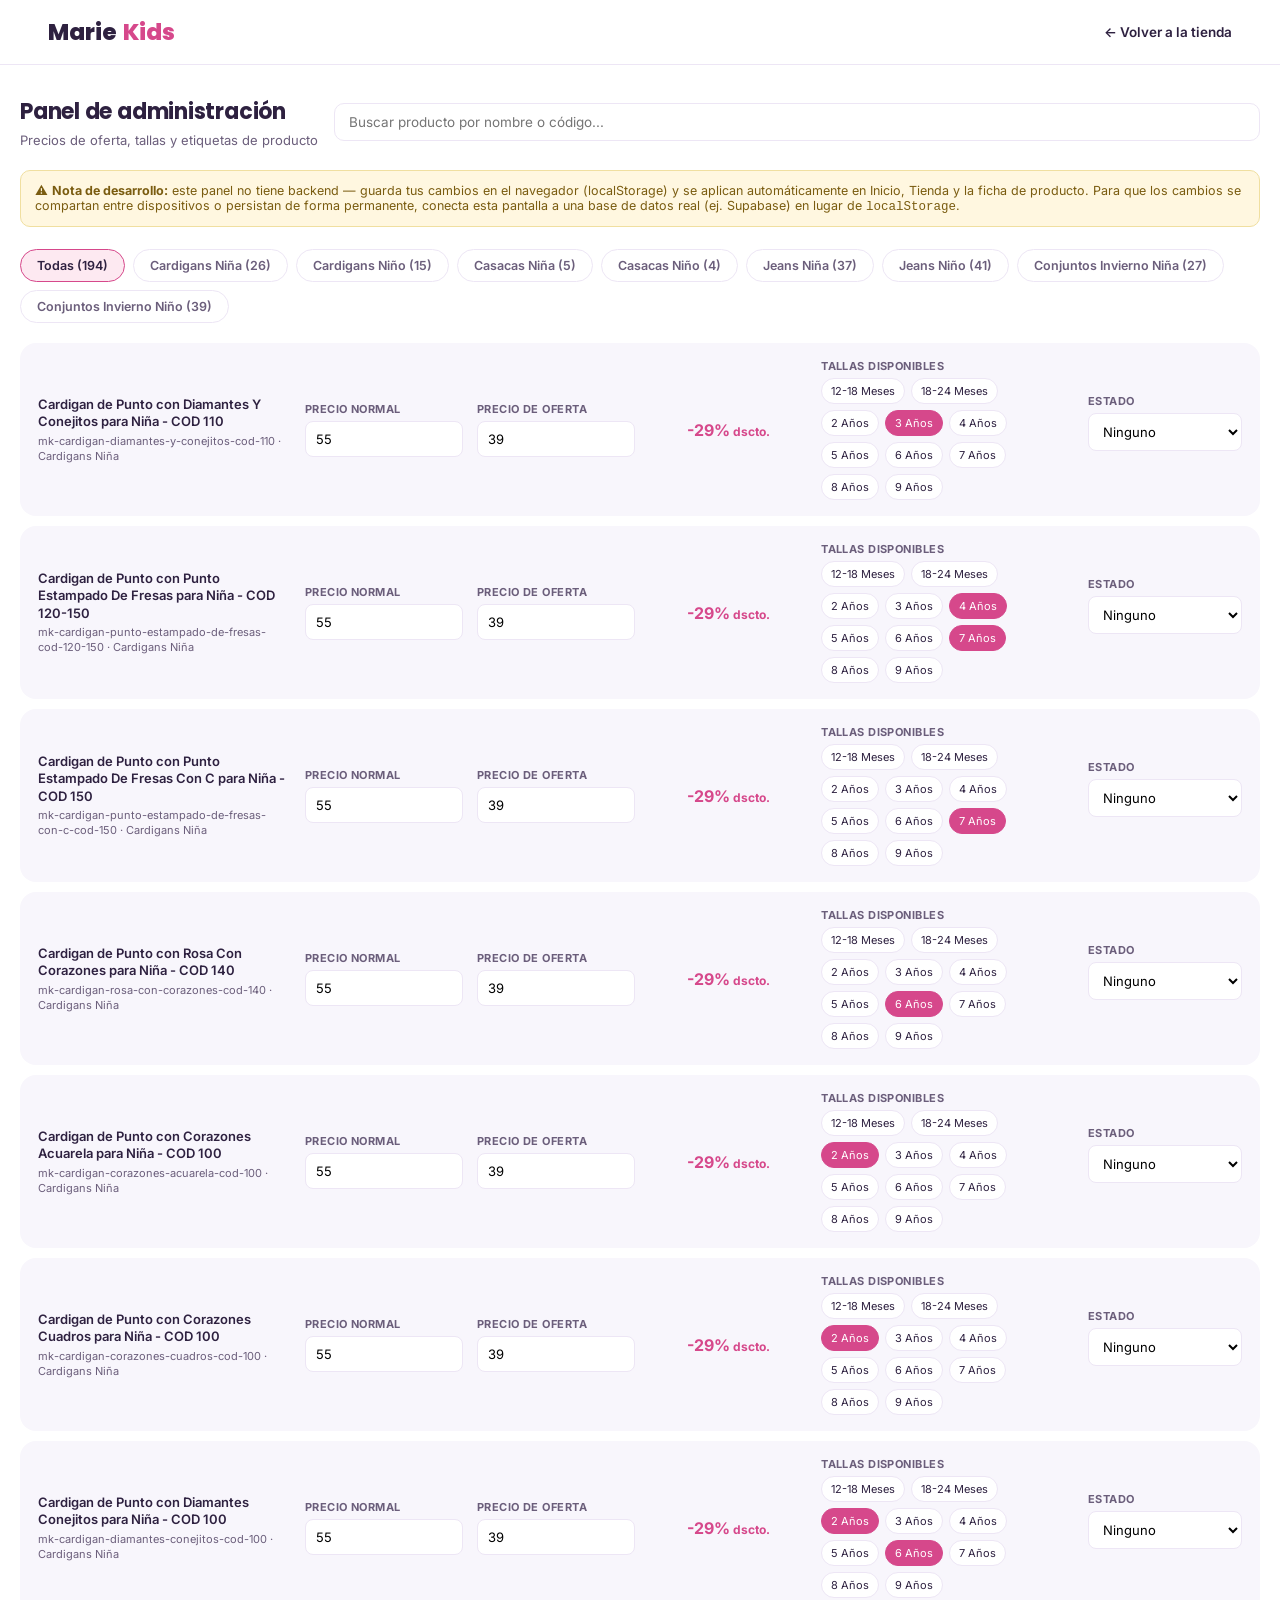
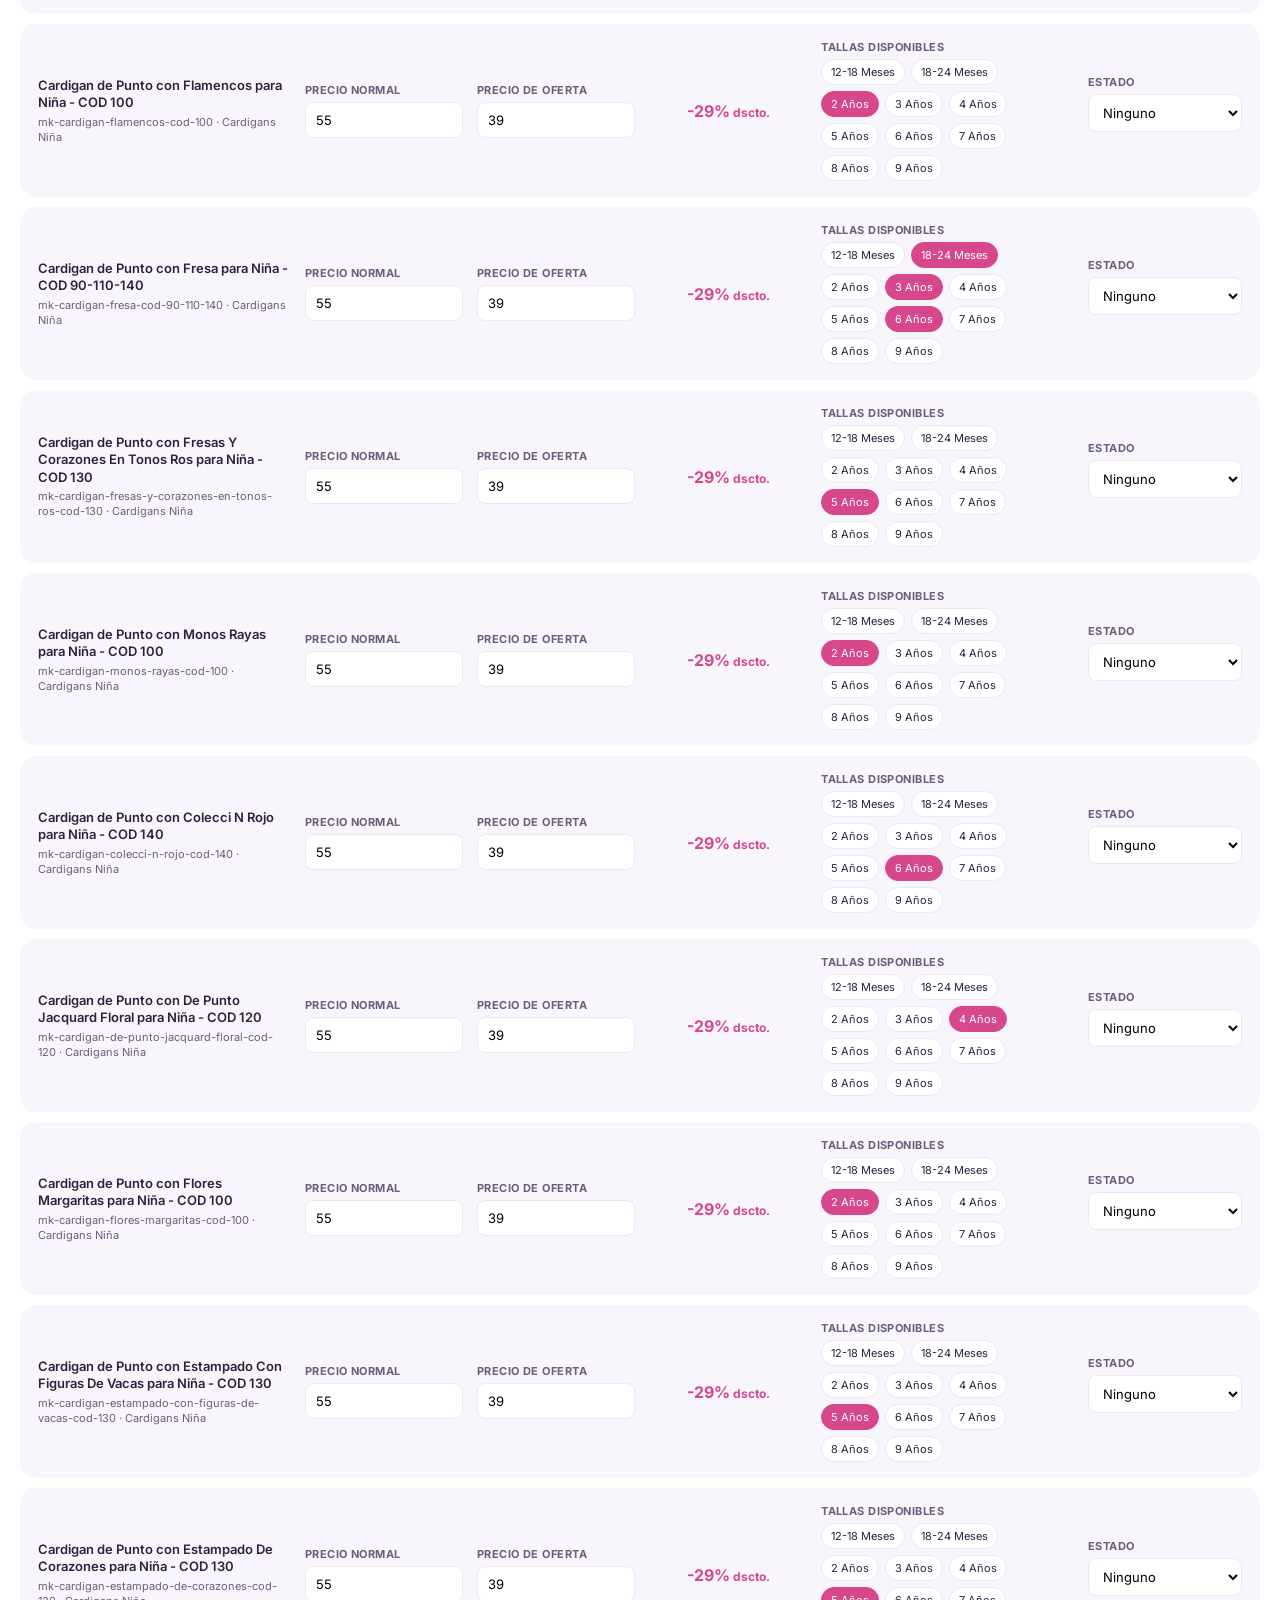
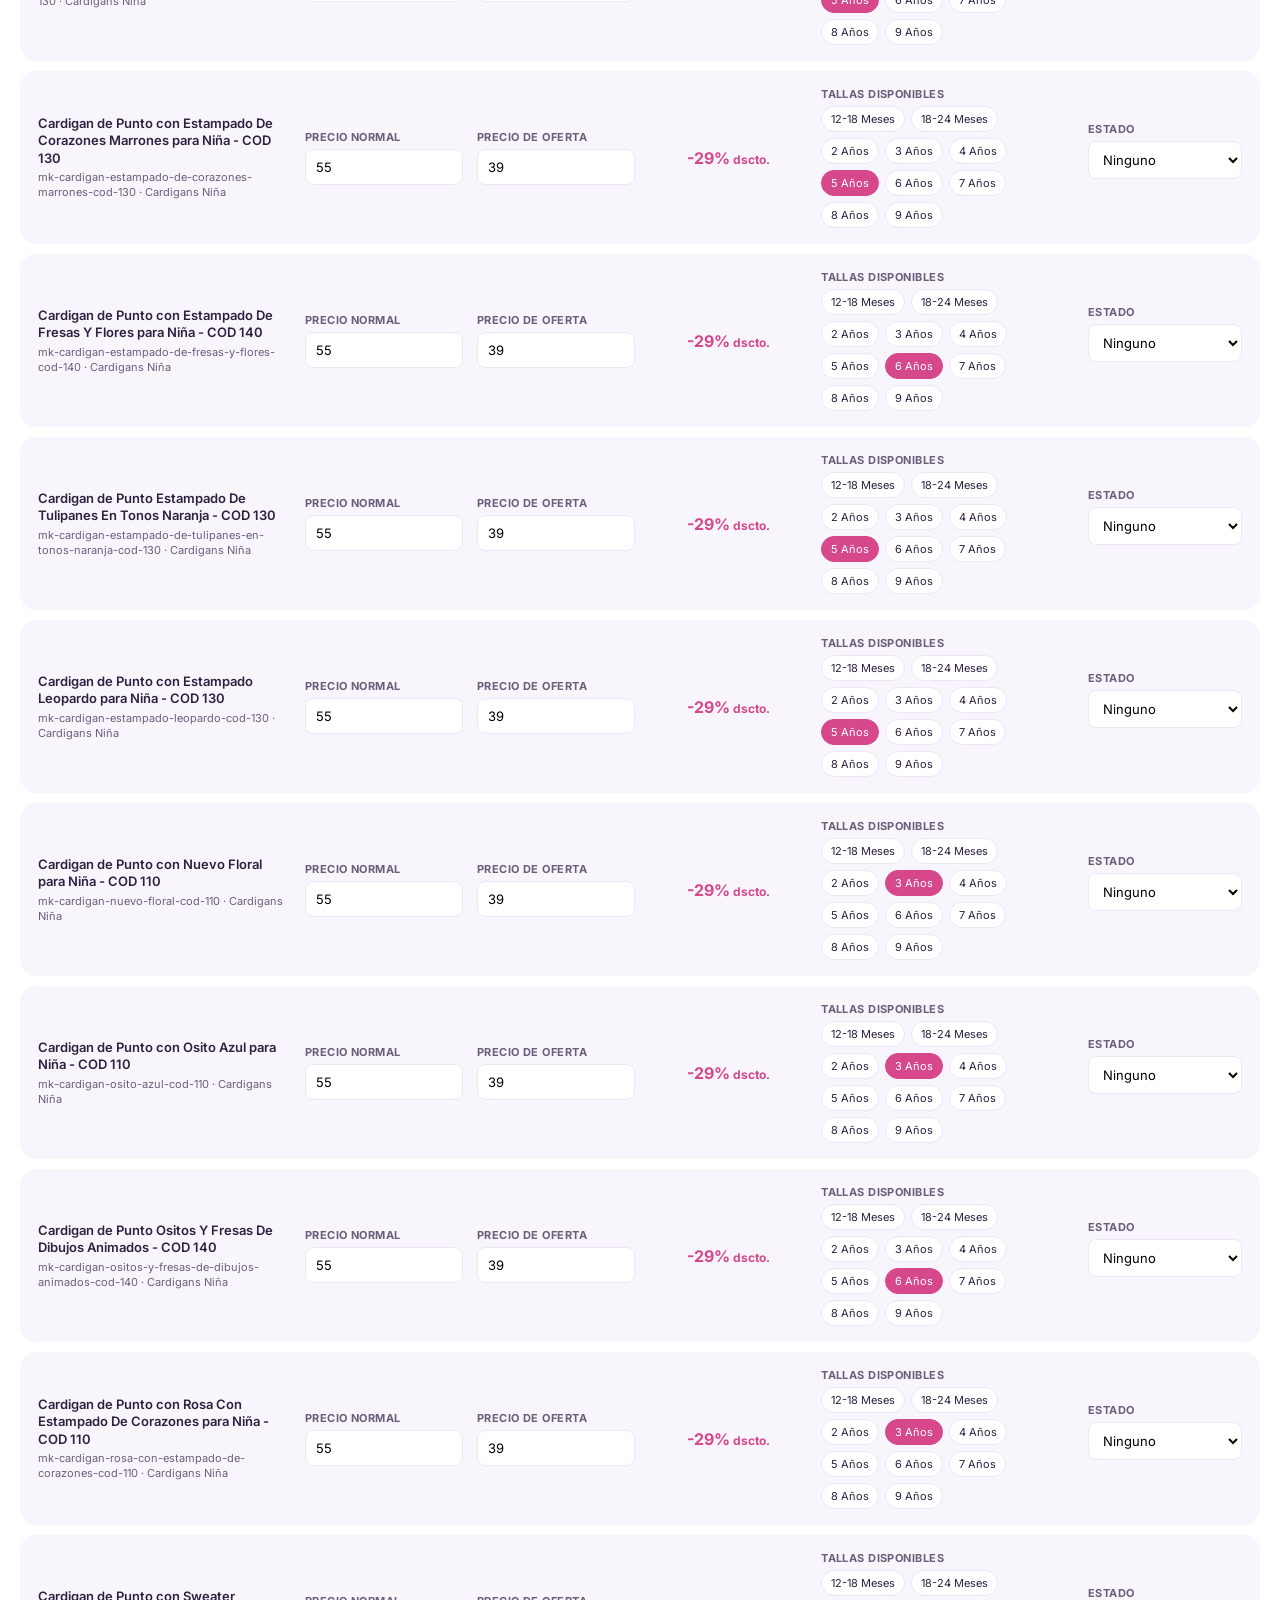
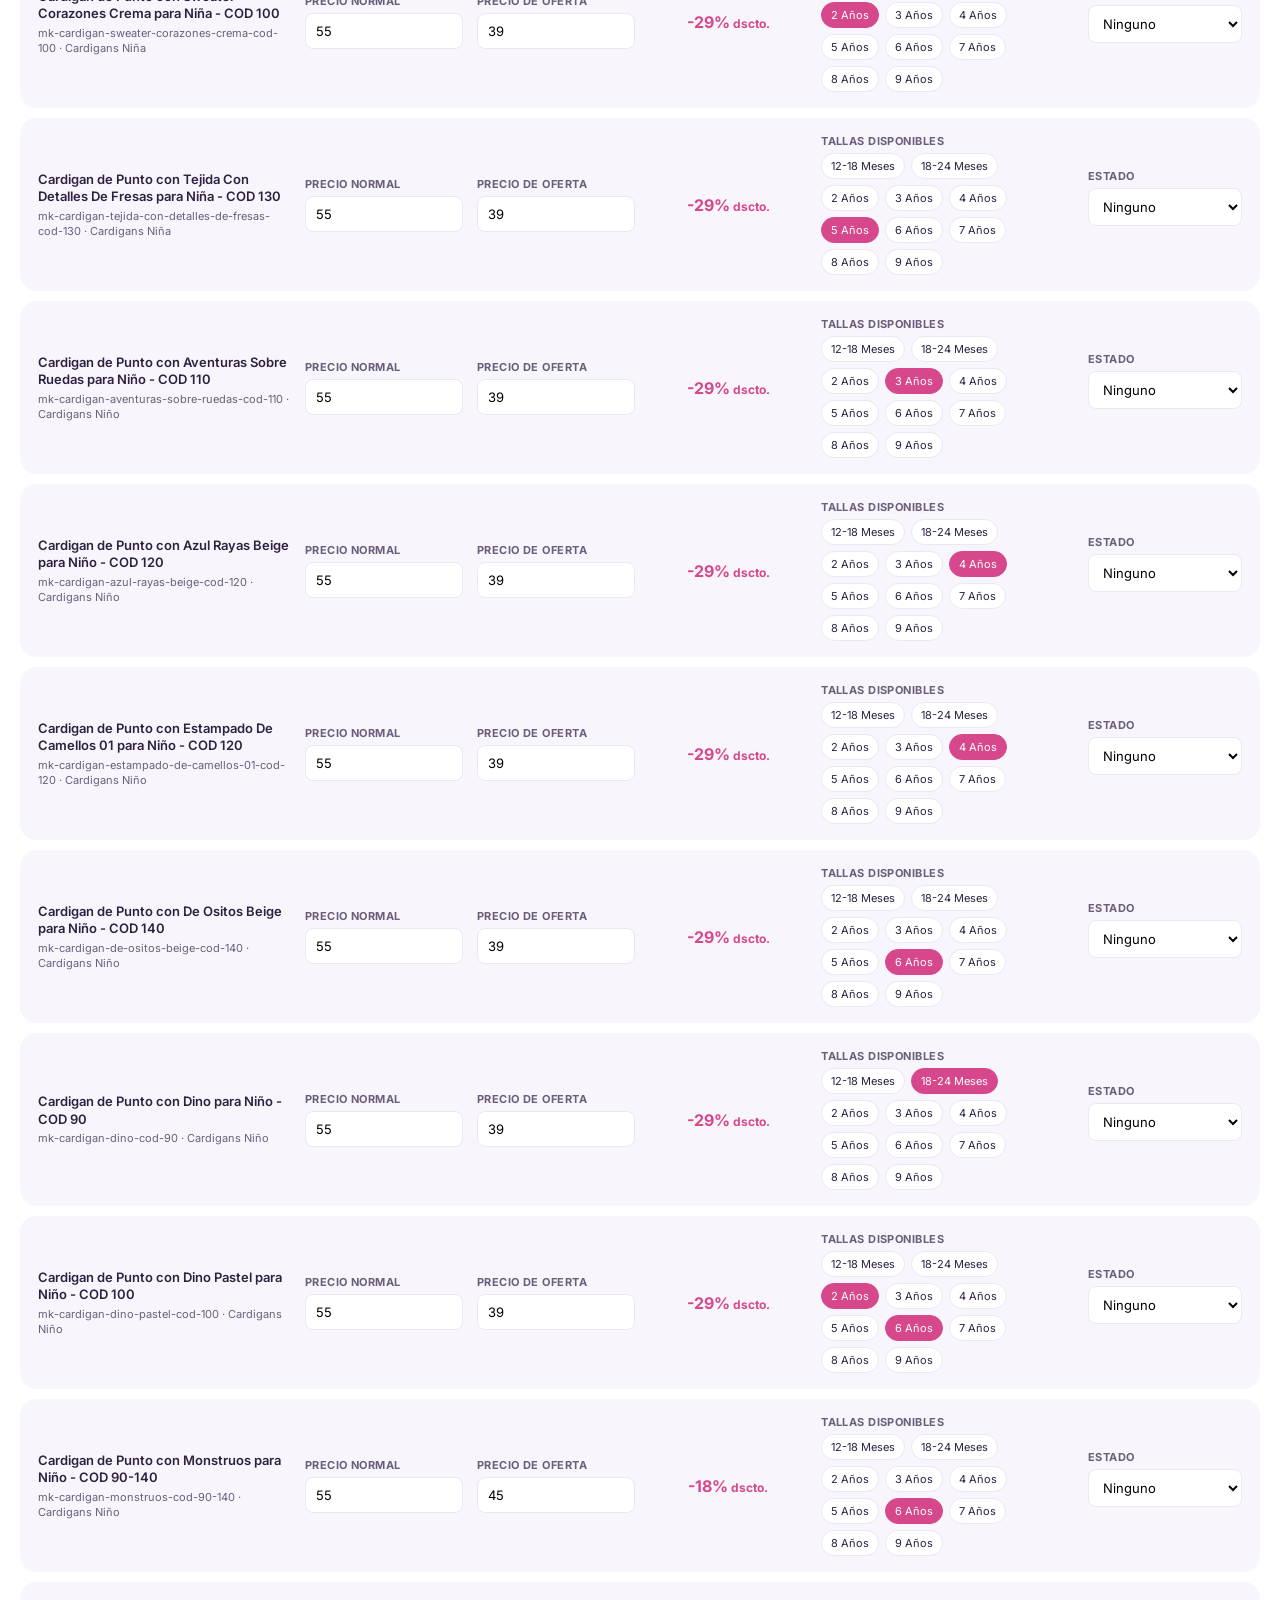
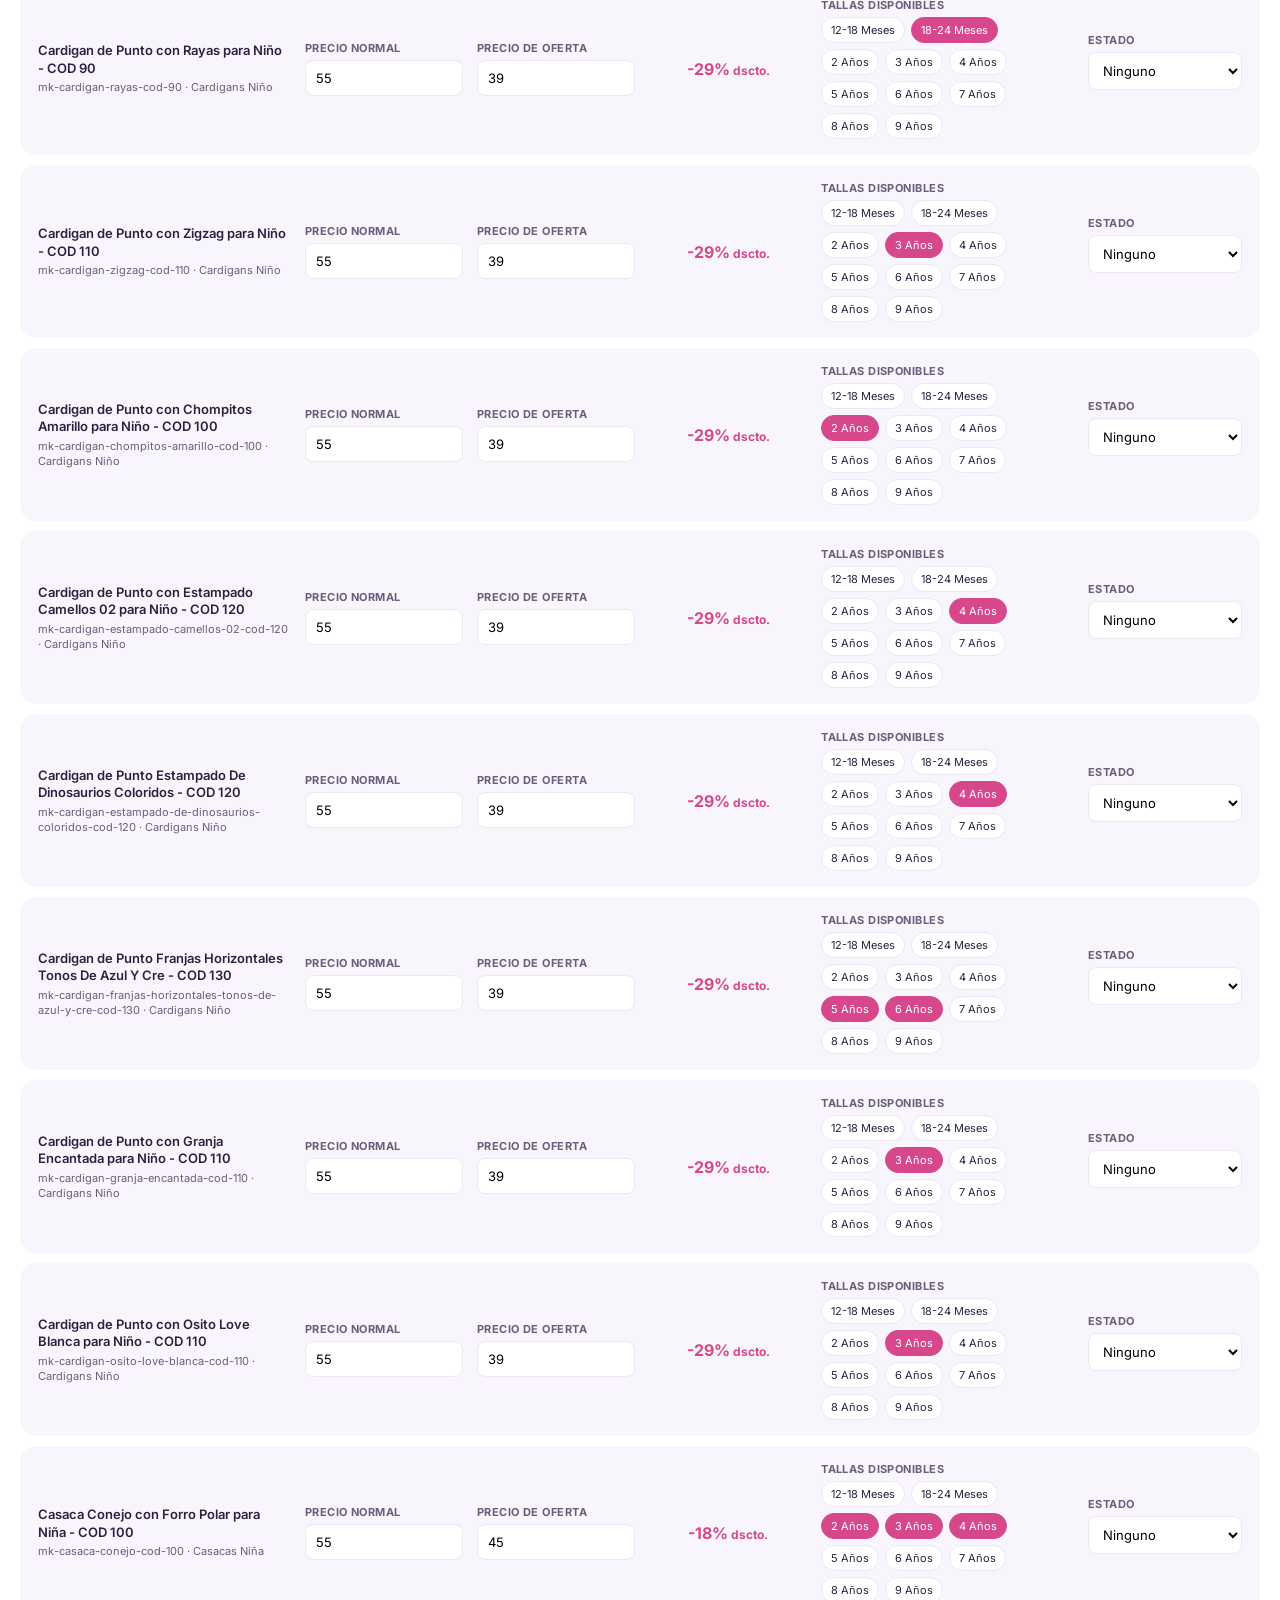
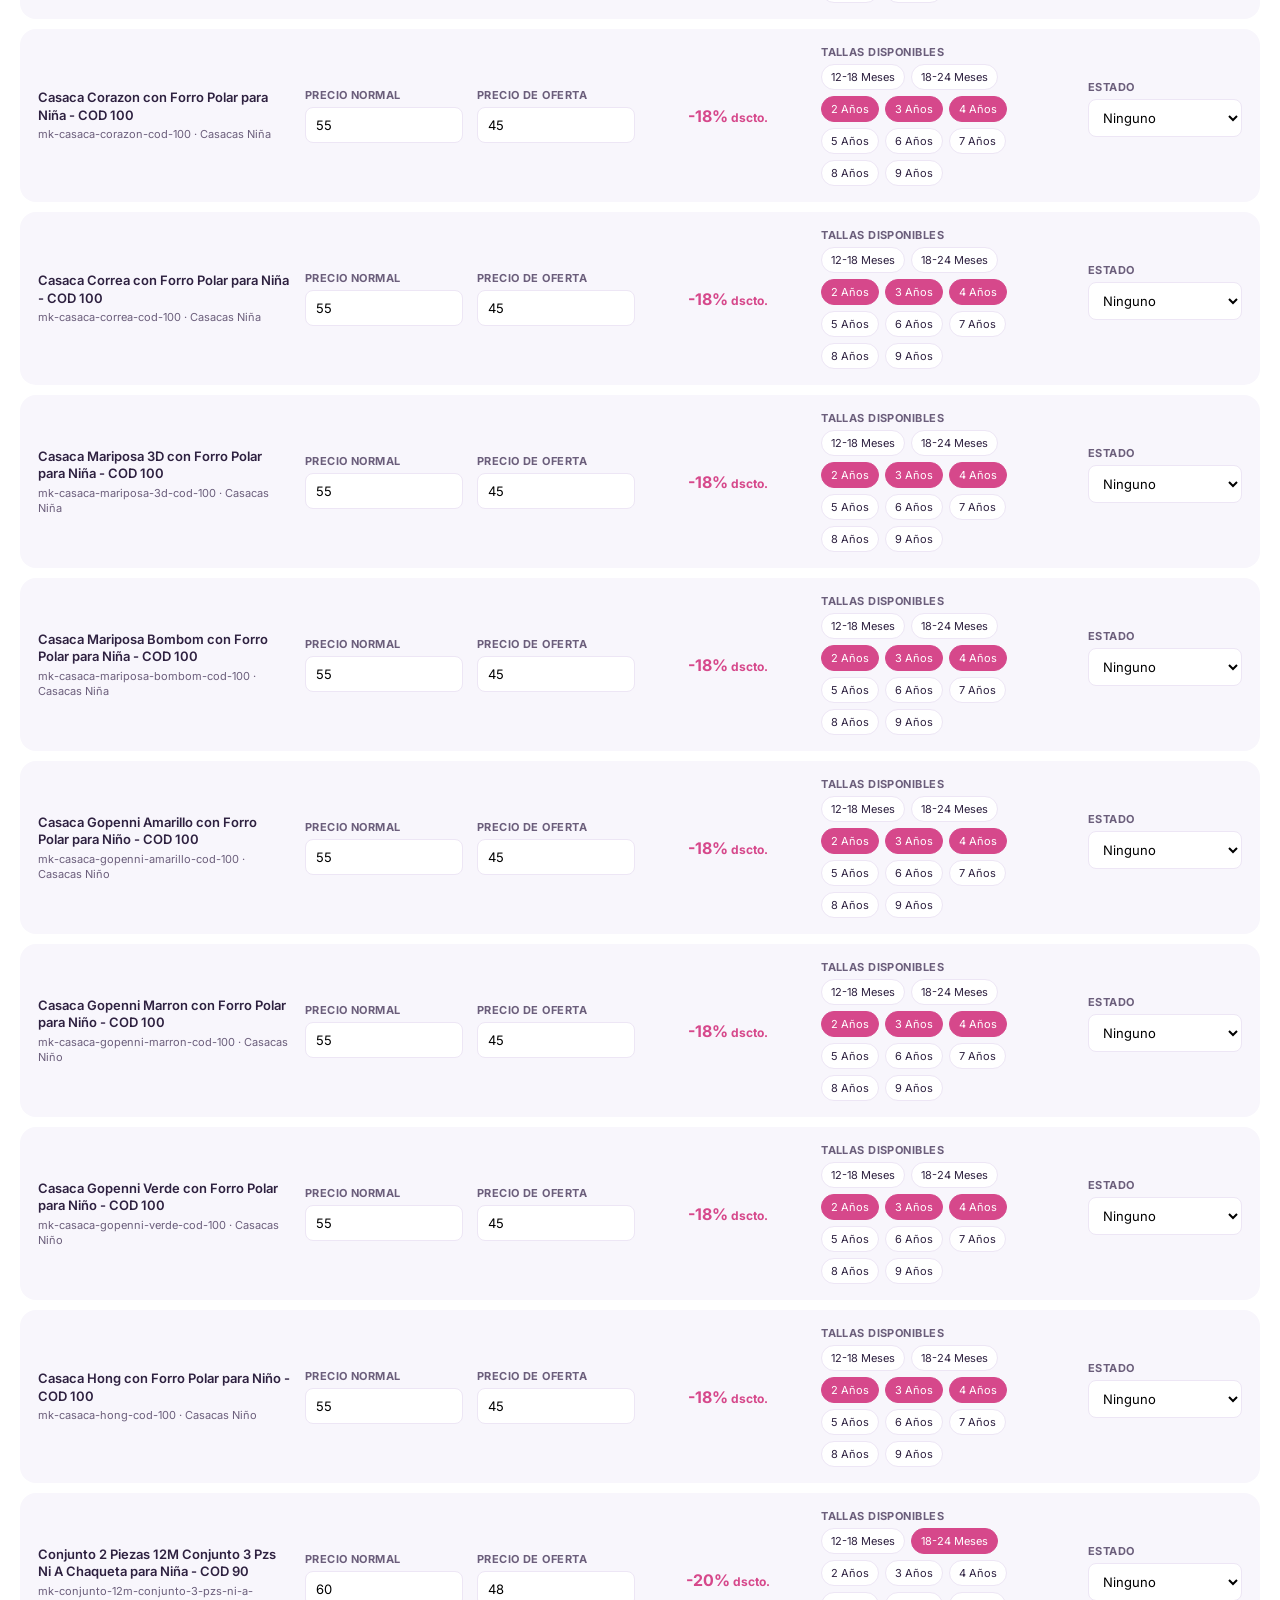
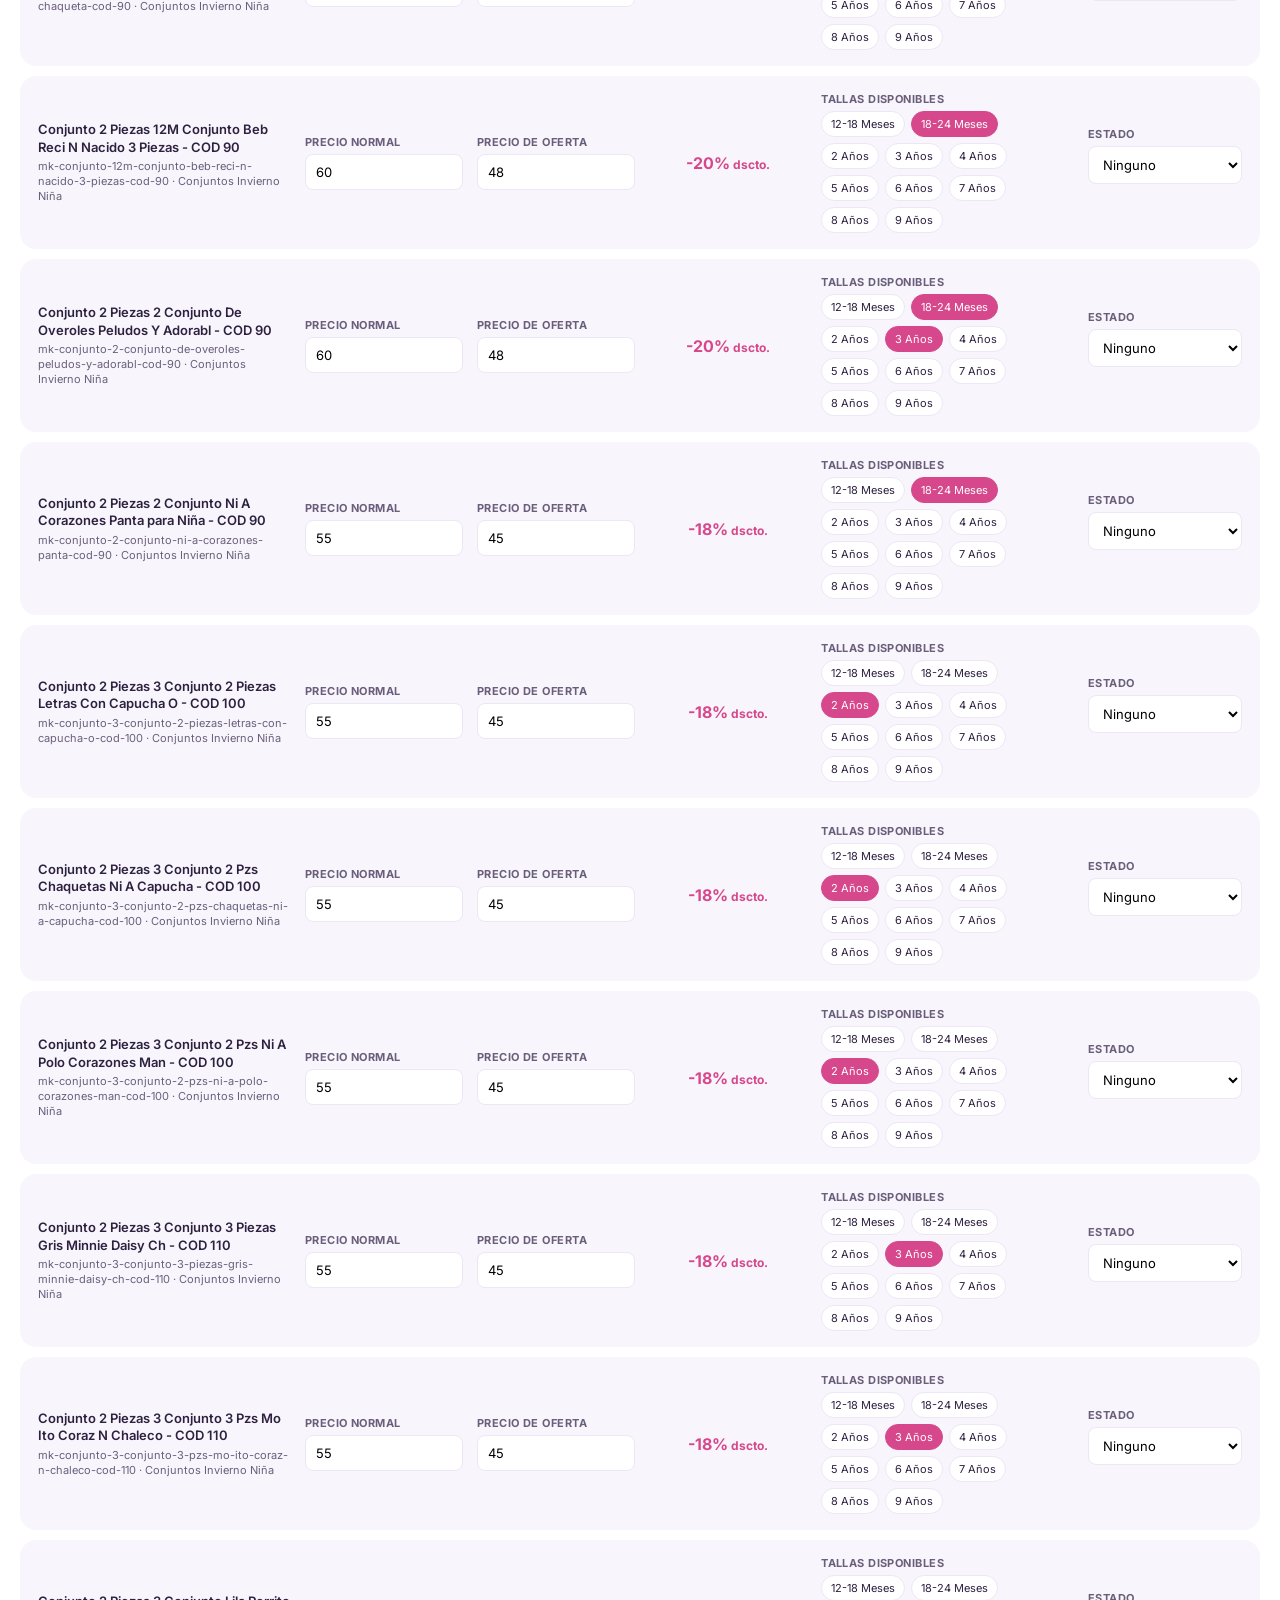
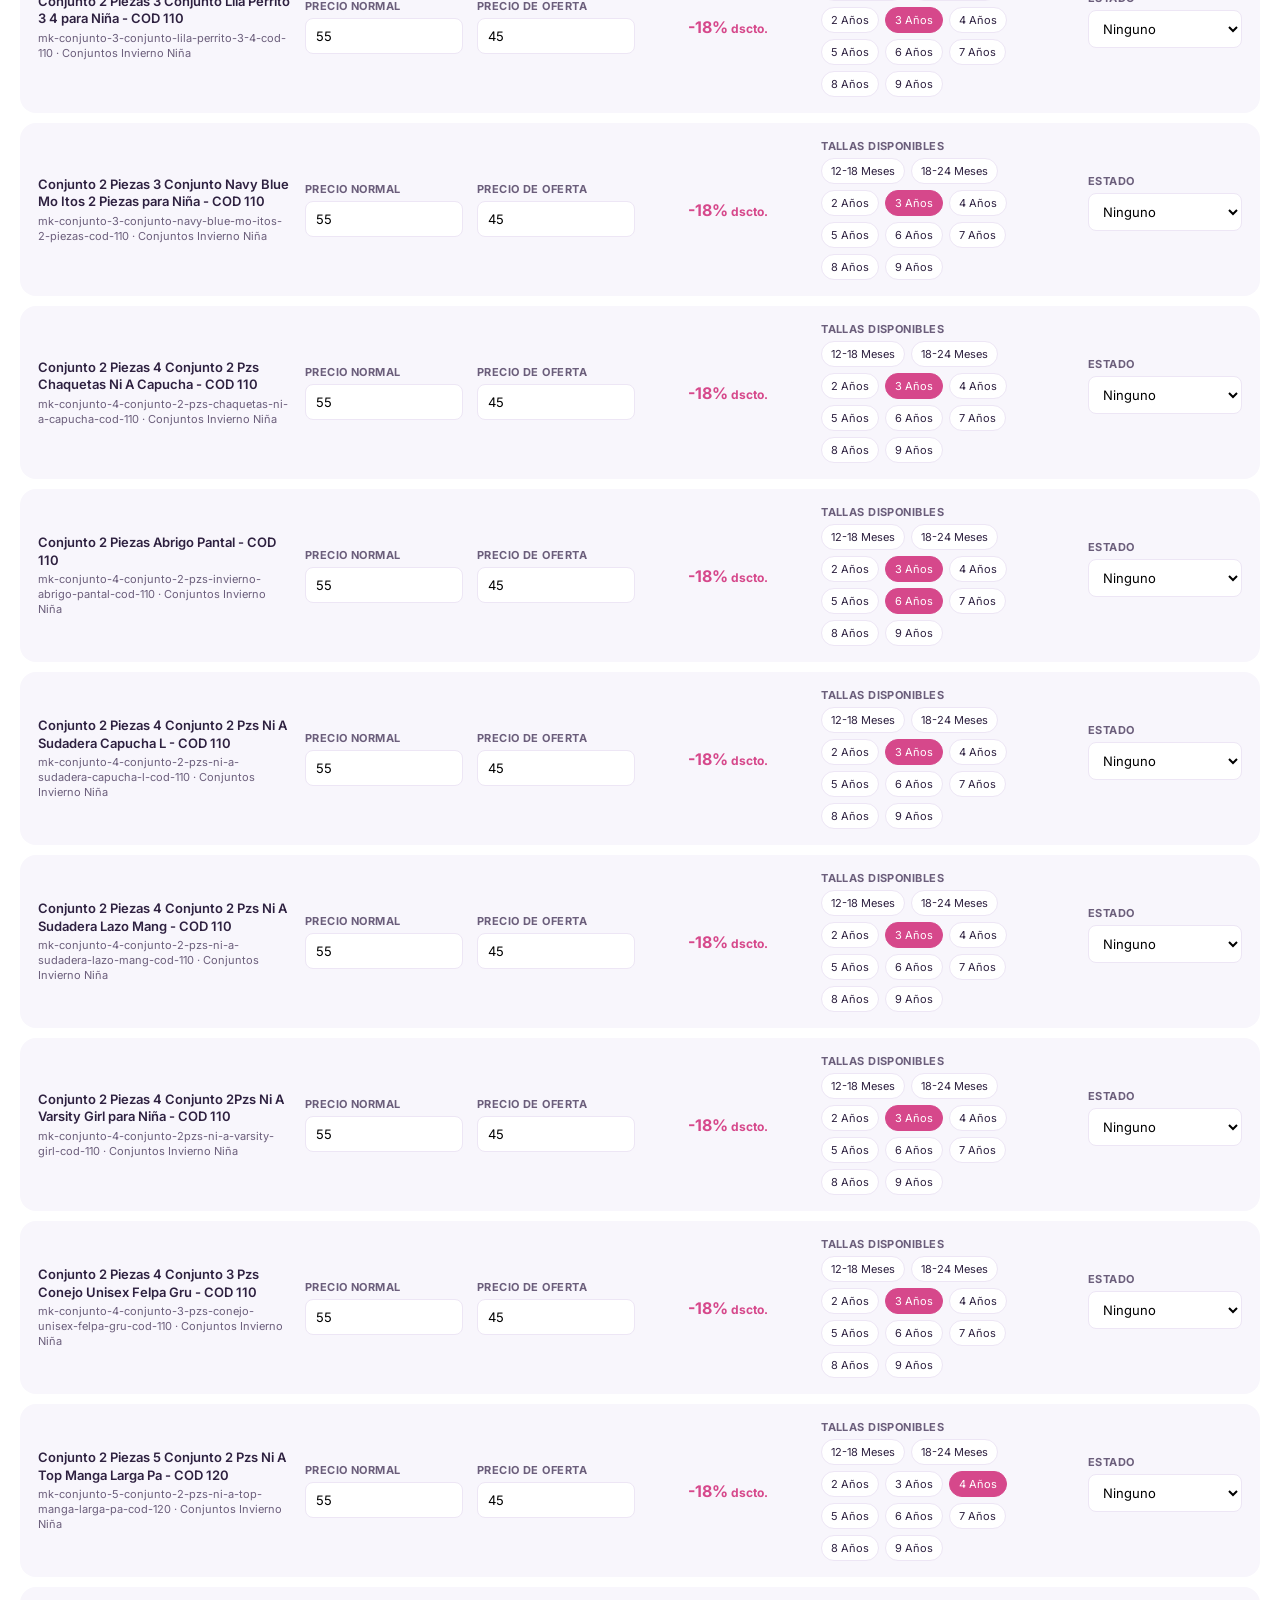
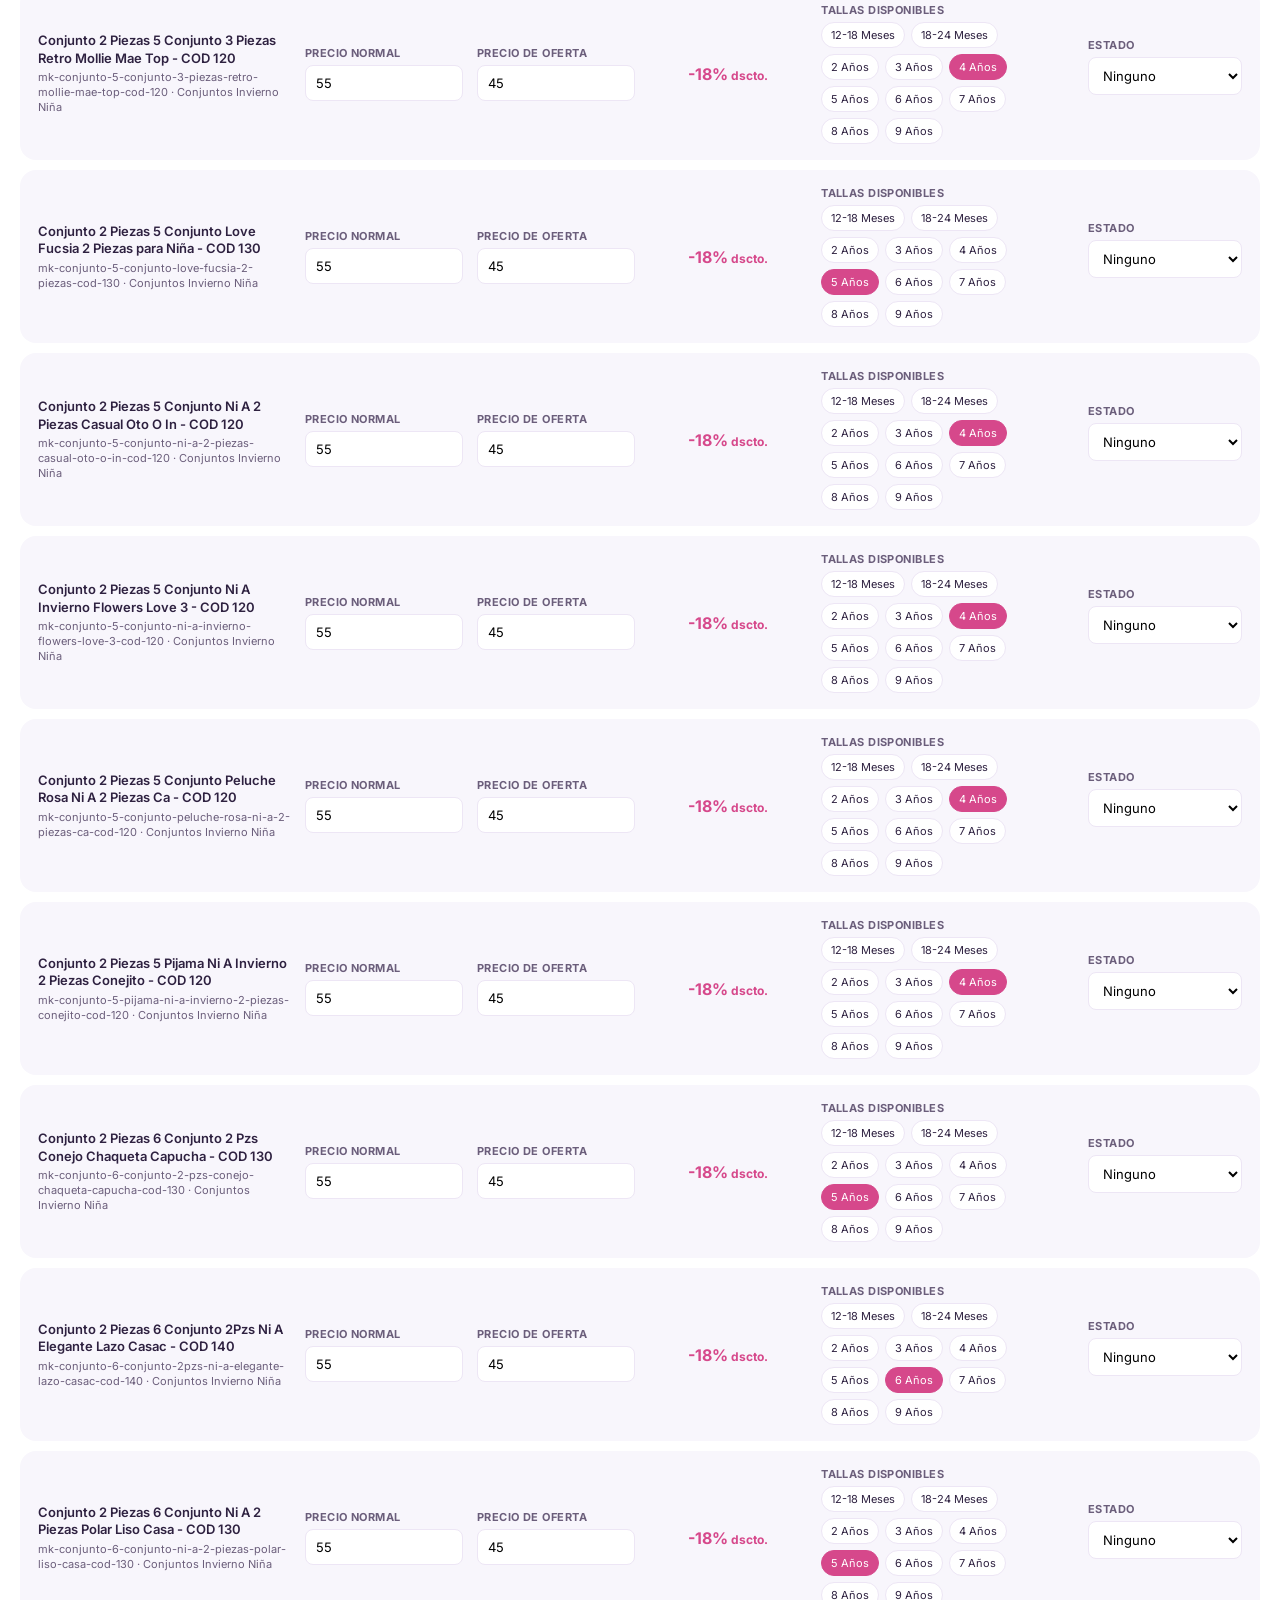
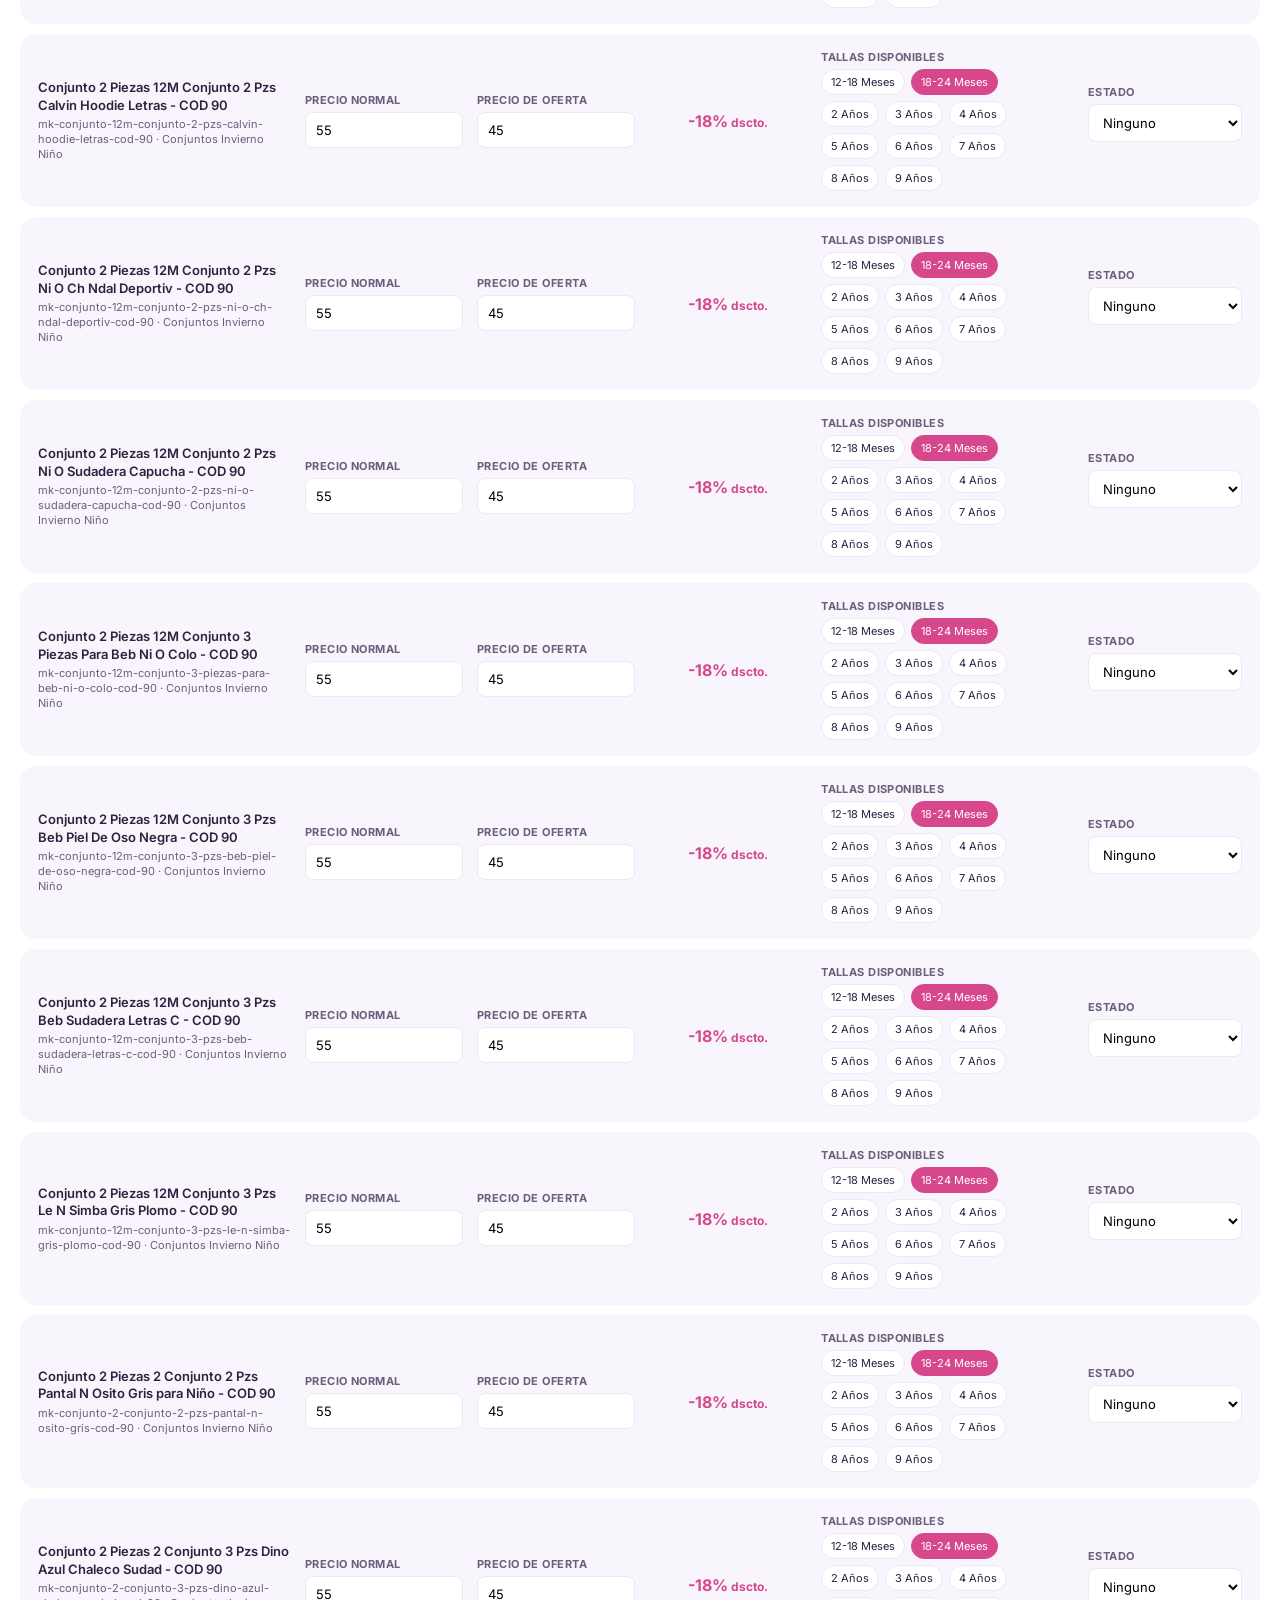
==== admin.html @ c178dd8e "cambios en tienda" ====
<!DOCTYPE html>
<html lang="es">
<head>
<meta charset="UTF-8">
<meta name="viewport" content="width=device-width, initial-scale=1.0">
<title>Panel de administración · Marie Kids</title>
<meta name="robots" content="noindex">
<link rel="preconnect" href="https://fonts.googleapis.com">
<link rel="preconnect" href="https://fonts.gstatic.com" crossorigin>
<link href="https://fonts.googleapis.com/css2?family=Poppins:wght@500;600;700;800&family=Inter:wght@400;500;600&display=swap" rel="stylesheet">
<link rel="stylesheet" href="css/styles.css">
<style>
  .admin-wrap{ padding:30px 0 80px; }
  .admin-head{ display:flex; align-items:center; justify-content:space-between; gap:16px; margin-bottom:22px; flex-wrap:wrap; }
  .admin-head h2{ font-size:22px; }
  .admin-note{ background:#FFF7E0; border:1px solid #F0DFA0; border-radius:10px; padding:12px 14px; font-size:12.5px; color:#7A5C10; margin-bottom:22px; }
  .admin-tabs{ display:flex; gap:8px; flex-wrap:wrap; margin-bottom:20px; }
  .admin-tab{ border:1.5px solid var(--line); background:#fff; border-radius:999px; padding:8px 16px; font-size:12.5px; font-weight:600; cursor:pointer; color:var(--ink-soft); }
  .admin-tab.active{ border-color:var(--berry); background:var(--pink-soft); color:var(--ink); }
  .admin-table{ display:flex; flex-direction:column; gap:10px; }
  .admin-row{ background:var(--mist); border-radius:16px; padding:16px 18px; display:grid; grid-template-columns:1.6fr 1fr 1fr 1fr 1.6fr auto; gap:14px; align-items:center; }
  .admin-row .name{ font-size:13px; font-weight:600; line-height:1.35; }
  .admin-row .name small{ display:block; font-weight:400; color:var(--ink-soft); font-size:11px; margin-top:3px; }
  .admin-field label{ font-size:11px; font-weight:700; text-transform:uppercase; letter-spacing:.04em; color:var(--ink-soft); display:block; margin-bottom:5px; }
  .admin-field input, .admin-field select{ width:100%; padding:9px 10px; border:1px solid var(--line); border-radius:8px; font-family:inherit; font-size:13px; background:#fff; }
  .admin-sizes{ display:flex; flex-wrap:wrap; gap:6px; max-width:230px; }
  .admin-size-chip{ font-size:11px; padding:5px 9px; border-radius:999px; border:1.5px solid var(--line); background:#fff; cursor:pointer; user-select:none; }
  .admin-size-chip.on{ border-color:var(--berry); background:var(--berry); color:#fff; }
  .admin-discount{ font-size:12px; font-weight:700; color:var(--berry); text-align:center; }
  .admin-discount .pct{ font-size:16px; }
  .admin-save-state{ font-size:11px; color:#3aa16a; opacity:0; transition:opacity .25s; text-align:center; }
  .admin-save-state.show{ opacity:1; }
  .admin-empty{ text-align:center; padding:60px 0; color:var(--ink-soft); }
  .admin-search{ flex:1; min-width:200px; }
  .admin-search input{ width:100%; padding:10px 14px; border:1px solid var(--line); border-radius:10px; font-family:inherit; font-size:13.5px; }
  @media (max-width: 980px){
    .admin-row{ grid-template-columns:1fr 1fr; }
    .admin-row .name{ grid-column:1 / -1; }
    .admin-sizes{ max-width:none; grid-column:1 / -1; }
  }
</style>
</head>
<body>

  <header class="site">
    <nav class="main">
      <a href="index.html" class="logo" style="text-decoration:none">Marie<span>Kids</span></a>
      <div class="nav-actions"><a href="tienda.html" style="font-size:13.5px;font-weight:600;">← Volver a la tienda</a></div>
    </nav>
  </header>

  <div class="wrap admin-wrap">
    <div class="admin-head">
      <div>
        <h2>Panel de administración</h2>
        <p style="font-size:13px;color:var(--ink-soft);margin-top:4px;">Precios de oferta, tallas y etiquetas de producto</p>
      </div>
      <div class="admin-search">
        <input id="adminSearch" type="text" placeholder="Buscar producto por nombre o código...">
      </div>
    </div>

    <div class="admin-note">
      ⚠️ <b>Nota de desarrollo:</b> este panel no tiene backend — guarda tus cambios en el navegador (localStorage) y se aplican automáticamente en Inicio, Tienda y la ficha de producto. Para que los cambios se compartan entre dispositivos o persistan de forma permanente, conecta esta pantalla a una base de datos real (ej. Supabase) en lugar de <code>localStorage</code>.
    </div>

    <div class="admin-tabs" id="adminTabs"></div>

    <div class="admin-table" id="adminTable"></div>
    <div class="admin-empty" id="adminEmpty" style="display:none;">No se encontraron productos con ese criterio.</div>
  </div>

  <script src="js/data.js"></script>
  <script src="js/admin.js"></script>
</body>
</html>
---- css/styles.css ----
/* ============================================================
   MARIE KIDS — DESIGN SYSTEM
   ============================================================ */
:root {
  --pink: #f8c8dc;
  --pink-soft: #fde9f1;
  --lilac: #c8b6ff;
  --lilac-soft: #f1edff;
  --berry: #d6488b;
  --berry-dark: #b93872;
  --gold: #e8b84b;
  --ink: #2e2140;
  --ink-soft: #6b5e7b;
  --white: #ffffff;
  --mist: #f8f6fc;
  --line: #ede6f5;
  --success: #3fae6b;
  --radius-sm: 10px;
  --radius: 20px;
  --radius-lg: 28px;
  --shadow: 0 12px 30px -12px rgba(46, 33, 64, 0.18);
  --shadow-lg: 0 24px 60px -20px rgba(46, 33, 64, 0.28);
  --container: 1240px;
  --nav-h: 64px;
}
* {
  box-sizing: border-box;
  margin: 0;
  padding: 0;
}
html {
  scroll-behavior: smooth;
  overflow-x: hidden;
}
body {
  font-family: "Inter", sans-serif;
  color: var(--ink);
  background: var(--white);
  -webkit-font-smoothing: antialiased;
  overflow-x: hidden;
}
h1,
h2,
h3,
h4 {
  font-family: "Poppins", sans-serif;
  font-weight: 700;
  letter-spacing: -0.01em;
}
img {
  max-width: 100%;
  display: block;
}
a {
  color: inherit;
  text-decoration: none;
}
ul {
  list-style: none;
}
button {
  font-family: inherit;
}
.wrap {
  max-width: var(--container);
  margin: 0 auto;
  padding: 0 28px;
}
section {
  position: relative;
}
:focus-visible {
  outline: 3px solid var(--berry);
  outline-offset: 2px;
}
.sr-only {
  position: absolute;
  width: 1px;
  height: 1px;
  overflow: hidden;
  clip: rect(0, 0, 0, 0);
}

/* ============ SKELETON / LAZY ============ */
.skeleton {
  background: linear-gradient(90deg, #eee 25%, #f5f5f5 37%, #eee 63%);
  background-size: 400% 100%;
  animation: sk 1.4s ease infinite;
}
@keyframes sk {
  0% {
    background-position: 100% 50%;
  }
  100% {
    background-position: 0 50%;
  }
}
img[loading="lazy"] {
  background: var(--mist);
}

/* ============ SCALLOP DIVIDER (firma visual) ============ */
.scallop {
  width: 100%;
  height: 34px;
  display: block;
  line-height: 0;
}
.scallop svg {
  width: 100%;
  height: 100%;
  display: block;
}

/* ============ ANNOUNCEMENT BAR + PROMO COUNTDOWN ============ */
.announce {
  background: var(--ink);
  color: var(--white);
  font-size: 12.5px;
  letter-spacing: 0.06em;
  text-transform: uppercase;
  text-align: center;
  padding: 9px 16px;
  font-weight: 500;
  display: flex;
  align-items: center;
  justify-content: center;
  gap: 14px;
  flex-wrap: wrap;
}
.announce b {
  color: var(--gold);
}
.countdown {
  display: inline-flex;
  gap: 5px;
  font-variant-numeric: tabular-nums;
}
.countdown span {
  background: rgba(255, 255, 255, 0.12);
  padding: 2px 6px;
  border-radius: 5px;
  font-weight: 700;
}

/* ============ NAV ============ */
header.site {
  position: sticky;
  top: 0;
  z-index: 80;
  background: rgba(255, 255, 255, 0.94);
  backdrop-filter: blur(10px);
  border-bottom: 1px solid var(--line);
}
nav.main {
  display: flex;
  align-items: center;
  justify-content: space-between;
  padding: 14px 28px;
  max-width: var(--container);
  margin: 0 auto;
  gap: 24px;
  height: var(--nav-h);
}
.logo {
  font-family: "Poppins", sans-serif;
  font-weight: 800;
  font-size: 23px;
  color: var(--ink);
  display: flex;
  align-items: baseline;
  gap: 6px;
  flex-shrink: 0;
}
.logo span {
  color: var(--berry);
}
.nav-links {
  display: flex;
  gap: 26px;
  font-size: 14px;
  font-weight: 500;
}
.nav-links > li {
  position: relative;
}
.nav-links a {
  position: relative;
  padding: 20px 0;
  color: var(--ink);
  transition: color 0.2s;
  display: inline-block;
}
.nav-links a:hover {
  color: var(--berry);
}

/* Mega menu */
.has-mega:hover .mega {
  opacity: 1;
  visibility: visible;
  transform: translateY(0);
}
.mega {
  position: absolute;
  top: 100%;
  left: 50%;
  transform: translate(-50%, 8px);
  width: 780px;
  background: var(--white);
  border: 1px solid var(--line);
  border-radius: var(--radius);
  box-shadow: var(--shadow-lg);
  padding: 22px 22px 16px;
  display: grid;
  grid-template-columns: repeat(5, 1fr);
  gap: 18px;
  opacity: 0;
  visibility: hidden;
  transition: all 0.22s ease;
  z-index: 90;
}
.mega a {
  display: flex;
  align-items: center;
  gap: 10px;
  padding: 9px 10px;
  border-radius: 10px;
  font-size: 13.5px;
  font-weight: 500;
}
.mega a:hover {
  background: var(--pink-soft);
  color: var(--berry-dark);
}
.mega .mega-promo {
  grid-column: span 5;
  margin-top: 8px;
  padding: 16px;
  border-radius: 14px;
  background: linear-gradient(120deg, var(--pink-soft), var(--lilac-soft));
  display: flex;
  justify-content: space-between;
  align-items: center;
}
.mega .mega-promo b {
  font-family: "Poppins", sans-serif;
  font-size: 14px;
}

.mega-col {
  display: flex;
  flex-direction: column;
  gap: 6px;
}
.mega-parent {
  font-family: "Poppins", sans-serif;
  font-weight: 700;
  font-size: 13px;
  color: var(--ink);
  padding: 6px 0 8px;
  border-bottom: 1px solid var(--line);
  margin-bottom: 4px;
}
.mega-subs {
  display: flex;
  flex-direction: column;
  gap: 2px;
}
.mega-subs a {
  padding: 6px 8px;
  font-size: 13px;
}

.nav-actions {
  display: flex;
  align-items: center;
  gap: 14px;
}
.icon-btn {
  width: 38px;
  height: 38px;
  border-radius: 50%;
  display: grid;
  place-items: center;
  background: var(--mist);
  border: 1px solid var(--line);
  cursor: pointer;
  transition:
    background 0.2s,
    transform 0.2s;
  position: relative;
  font-size: 16px;
}
.icon-btn:hover {
  background: var(--pink-soft);
  transform: translateY(-1px);
}
.badge-count {
  position: absolute;
  top: -4px;
  right: -4px;
  background: var(--berry);
  color: white;
  font-size: 10px;
  font-weight: 700;
  width: 17px;
  height: 17px;
  border-radius: 50%;
  display: grid;
  place-items: center;
}
.badge-count.pulse {
  animation: pulse 0.4s ease;
}
@keyframes pulse {
  0% {
    transform: scale(1);
  }
  50% {
    transform: scale(1.35);
  }
  100% {
    transform: scale(1);
  }
}

.search-pill {
  display: flex;
  align-items: center;
  gap: 8px;
  background: var(--mist);
  border: 1px solid var(--line);
  border-radius: 99px;
  padding: 9px 16px;
  font-size: 13.5px;
  color: var(--ink-soft);
  min-width: 230px;
  cursor: text;
  position: relative;
}
.search-pill input {
  border: none;
  background: none;
  outline: none;
  font-family: inherit;
  font-size: 13.5px;
  width: 100%;
  color: var(--ink);
}
.search-results {
  position: absolute;
  top: calc(100% + 10px);
  left: 0;
  width: 340px;
  background: var(--white);
  border: 1px solid var(--line);
  border-radius: 16px;
  box-shadow: var(--shadow-lg);
  padding: 10px;
  display: none;
  max-height: 400px;
  overflow-y: auto;
  z-index: 95;
}
.search-results.show {
  display: block;
}
.sr-item {
  display: flex;
  gap: 10px;
  align-items: center;
  padding: 8px;
  border-radius: 10px;
}
.sr-item:hover {
  background: var(--mist);
}
.sr-item .sr-img {
  width: 40px;
  height: 44px;
  border-radius: 8px;
  display: grid;
  place-items: center;
  font-size: 18px;
  flex-shrink: 0;
}
.sr-item .sr-name {
  font-size: 13px;
  font-weight: 600;
}
.sr-item .sr-price {
  font-size: 12px;
  color: var(--berry);
  font-weight: 700;
}
.sr-empty {
  padding: 14px;
  text-align: center;
  font-size: 13px;
  color: var(--ink-soft);
}

.burger {
  display: none;
}
.mobile-panel {
  position: fixed;
  inset: 0 0 0 auto;
  width: min(320px, 86vw);
  background: var(--white);
  z-index: 120;
  transform: translateX(100%);
  transition: transform 0.3s ease;
  padding: 20px;
  overflow-y: auto;
}
.mobile-panel.open {
  transform: translateX(0);
}
.mobile-panel .mp-close {
  font-size: 22px;
  margin-bottom: 20px;
  cursor: pointer;
}
.mobile-panel a {
  display: block;
  padding: 13px 4px;
  font-size: 15px;
  font-weight: 500;
  border-bottom: 1px solid var(--line);
}
.scrim {
  position: fixed;
  inset: 0;
  background: rgba(46, 33, 64, 0.4);
  z-index: 110;
  opacity: 0;
  visibility: hidden;
  transition: opacity 0.3s ease;
}
.scrim.show {
  opacity: 1;
  visibility: visible;
}

/* ============ HERO SLIDER ============ */
.hero-slider {
  position: relative;
  overflow: hidden;
  height: 560px;
}
.slide {
  position: absolute;
  inset: 0;
  opacity: 0;
  visibility: hidden;
  transition: opacity 0.8s ease;
  display: flex;
  align-items: center;
}
.slide.active {
  opacity: 1;
  visibility: visible;
}
.slide .bg {
  position: absolute;
  inset: 0;
  z-index: 0;
}
.slide .wrap {
  position: relative;
  z-index: 2;
  width: 100%;
}
.slide-content {
  max-width: 560px;
}
.hero-eyebrow {
  display: inline-flex;
  align-items: center;
  gap: 8px;
  background: var(--white);
  border: 1px solid var(--pink);
  color: var(--berry-dark);
  font-size: 12.5px;
  font-weight: 600;
  letter-spacing: 0.04em;
  text-transform: uppercase;
  padding: 7px 16px;
  border-radius: 99px;
  margin-bottom: 20px;
}
.slide h1 {
  font-size: 48px;
  line-height: 1.1;
  color: var(--ink);
  margin-bottom: 18px;
}
.slide h1 em {
  font-style: normal;
  color: var(--berry);
}
.slide p.lead {
  font-size: 16.5px;
  color: var(--ink-soft);
  max-width: 440px;
  margin-bottom: 26px;
  line-height: 1.6;
}
.hero-ctas {
  display: flex;
  gap: 14px;
  flex-wrap: wrap;
}
.btn {
  display: inline-flex;
  align-items: center;
  gap: 8px;
  font-weight: 600;
  font-size: 14.5px;
  padding: 14px 28px;
  border-radius: 99px;
  cursor: pointer;
  border: none;
  transition:
    transform 0.2s ease,
    box-shadow 0.2s ease;
}
.btn-primary {
  background: var(--ink);
  color: var(--white);
  box-shadow: 0 10px 24px -8px rgba(46, 33, 64, 0.45);
}
.btn-primary:hover {
  transform: translateY(-2px);
  box-shadow: 0 14px 28px -8px rgba(46, 33, 64, 0.55);
}
.btn-outline {
  background: transparent;
  color: var(--ink);
  border: 1.5px solid var(--ink);
}
.btn-outline:hover {
  background: var(--ink);
  color: var(--white);
}
.btn-berry {
  background: var(--berry);
  color: #fff;
}
.btn-berry:hover {
  background: var(--berry-dark);
  transform: translateY(-2px);
}
.btn-block {
  width: 100%;
  justify-content: center;
}
.btn-sm {
  padding: 9px 16px;
  font-size: 13px;
}
.btn:disabled {
  opacity: 0.5;
  cursor: not-allowed;
  transform: none !important;
}

.slide-dots {
  position: absolute;
  bottom: 26px;
  left: 50%;
  transform: translateX(-50%);
  display: flex;
  gap: 8px;
  z-index: 5;
}
.slide-dots button {
  width: 9px;
  height: 9px;
  border-radius: 50%;
  border: none;
  background: rgba(46, 33, 64, 0.25);
  cursor: pointer;
  transition: all 0.25s;
  padding: 0;
}
.slide-dots button.active {
  width: 26px;
  border-radius: 5px;
  background: var(--berry);
}
.slide-arrow {
  position: absolute;
  top: 50%;
  transform: translateY(-50%);
  z-index: 5;
  width: 44px;
  height: 44px;
  border-radius: 50%;
  background: rgba(255, 255, 255, 0.85);
  border: none;
  display: grid;
  place-items: center;
  cursor: pointer;
  font-size: 18px;
  box-shadow: var(--shadow);
  transition: background 0.2s;
}
.slide-arrow:hover {
  background: #fff;
}
.slide-arrow.prev {
  left: 20px;
}
.slide-arrow.next {
  right: 20px;
}

.hero-art {
  position: absolute;
  right: 6%;
  top: 50px;
  width: 40%;
  height: 460px;
}
.hero-card {
  position: absolute;
  border-radius: 26px;
  overflow: hidden;
  box-shadow: var(--shadow);
}
.hc-a {
  width: 270px;
  height: 340px;
  top: 20px;
  left: 70px;
  z-index: 2;
}
.hc-b {
  width: 210px;
  height: 250px;
  top: 150px;
  right: 20px;
  z-index: 3;
}
.hc-c {
  width: 250px;
  height: 320px;
  top: 40px;
  left: 60px;
}
.hero-card .fake-photo {
  position: absolute;
  inset: 0;
  display: flex;
  align-items: center;
  justify-content: center;
  font-size: 56px;
}
.badge-sale {
  position: absolute;
  top: -14px;
  left: -14px;
  background: var(--gold);
  color: var(--ink);
  font-family: "Poppins", sans-serif;
  font-weight: 700;
  font-size: 13px;
  width: 64px;
  height: 64px;
  border-radius: 50%;
  display: grid;
  place-items: center;
  line-height: 1.1;
  text-align: center;
  box-shadow: 0 8px 18px -6px rgba(232, 184, 75, 0.7);
  z-index: 4;
  transform: rotate(-12deg);
}
.float-dot {
  position: absolute;
  border-radius: 50%;
  opacity: 0.5;
}
[data-parallax] {
  will-change: transform;
}

/* ============ SECTION HEAD ============ */
.sec-head {
  display: flex;
  align-items: flex-end;
  justify-content: space-between;
  margin-bottom: 30px;
  gap: 20px;
  flex-wrap: wrap;
}
.sec-eyebrow {
  font-size: 12.5px;
  font-weight: 700;
  letter-spacing: 0.1em;
  text-transform: uppercase;
  color: var(--berry);
  margin-bottom: 8px;
  display: block;
}
.sec-head h2 {
  font-size: 29px;
  color: var(--ink);
}
.sec-link {
  font-size: 14px;
  font-weight: 600;
  color: var(--ink);
  display: flex;
  align-items: center;
  gap: 6px;
  white-space: nowrap;
}
.sec-link:hover {
  color: var(--berry);
}
section.pad {
  padding: 70px 0;
}
section.pad.tight {
  padding: 54px 0;
}

/* ============ CATEGORIES ============ */
.cat-grid {
  display: grid;
  grid-template-columns: repeat(9, 1fr);
  gap: 12px;
}
.cat-chip {
  background: var(--mist);
  border: 1px solid var(--line);
  border-radius: 16px;
  padding: 18px 8px;
  text-align: center;
  transition: all 0.22s ease;
  cursor: pointer;
}
.cat-chip:hover {
  background: var(--pink-soft);
  border-color: var(--pink);
  transform: translateY(-4px);
}
.cat-chip .emoji {
  font-size: 23px;
  margin-bottom: 8px;
}
.cat-chip span {
  font-size: 11.5px;
  font-weight: 600;
}

/* ============ PRODUCT CARDS ============ */
.rail {
  display: flex;
  gap: 20px;
  overflow-x: auto;
  scroll-snap-type: x mandatory;
  padding-bottom: 10px;
  scrollbar-width: none;
}
.rail::-webkit-scrollbar {
  display: none;
}
.grid-products {
  display: grid;
  grid-template-columns: repeat(4, 1fr);
  gap: 20px;
}
.pcard {
  scroll-snap-align: start;
  flex: 0 0 260px;
  background: var(--white);
  border: 1px solid var(--line);
  border-radius: var(--radius);
  overflow: hidden;
  transition:
    box-shadow 0.25s ease,
    transform 0.25s ease;
  position: relative;
  display: flex;
  flex-direction: column;
}
.grid-products .pcard {
  flex: none;
  width: auto;
}
.pcard:hover {
  box-shadow: var(--shadow);
  transform: translateY(-4px);
}
.pcard .ph {
  aspect-ratio: 3/3.6;
  position: relative;
  overflow: hidden;
}
.pcard .ph .layer {
  position: absolute;
  inset: 0;
  display: flex;
  align-items: center;
  justify-content: center;
  font-size: 60px;
  transition: opacity 0.35s ease;
}
.pcard .ph .layer.secondary {
  opacity: 0;
}
.pcard:hover .ph .layer.primary {
  opacity: 0;
}
.pcard:hover .ph .layer.secondary {
  opacity: 1;
}
.pcard .wish {
  position: absolute;
  top: 12px;
  right: 12px;
  width: 34px;
  height: 34px;
  border-radius: 50%;
  background: rgba(255, 255, 255, 0.92);
  display: grid;
  place-items: center;
  font-size: 15px;
  cursor: pointer;
  transition: transform 0.2s;
  z-index: 2;
  border: none;
}
.pcard .wish:hover {
  transform: scale(1.1);
}
.pcard .wish.active {
  color: var(--berry);
}
.pcard .tag {
  position: absolute;
  top: 12px;
  left: 12px;
  background: var(--berry);
  color: #fff;
  font-size: 10px;
  font-weight: 700;
  padding: 5px 10px;
  border-radius: 99px;
  letter-spacing: 0.03em;
  z-index: 2;
  text-transform: uppercase;
}
.pcard .tag.nuevo {
  background: var(--ink);
}
.pcard .tag.más-vendido {
  background: var(--gold);
  color: var(--ink);
}
.pcard .low-stock {
  position: absolute;
  bottom: 10px;
  left: 12px;
  right: 12px;
  background: rgba(255, 255, 255, 0.95);
  font-size: 10.5px;
  font-weight: 600;
  color: var(--berry-dark);
  padding: 5px 9px;
  border-radius: 8px;
  text-align: center;
  z-index: 2;
}
.pcard .quick-view {
  position: absolute;
  left: 12px;
  right: 12px;
  bottom: 12px;
  z-index: 2;
  background: var(--ink);
  color: #fff;
  text-align: center;
  padding: 9px;
  border-radius: 99px;
  font-size: 12px;
  font-weight: 600;
  cursor: pointer;
  opacity: 0;
  transform: translateY(8px);
  transition: all 0.22s ease;
  border: none;
}
.pcard:hover .quick-view {
  opacity: 1;
  transform: translateY(0);
}
.pcard .info {
  padding: 13px 15px 16px;
  display: flex;
  flex-direction: column;
  gap: 6px;
  flex: 1;
}
.pcard .cat {
  font-size: 10.5px;
  color: var(--ink-soft);
  text-transform: uppercase;
  letter-spacing: 0.05em;
}
.pcard h4 {
  font-size: 14px;
  font-weight: 600;
  line-height: 1.3;
  min-height: 36px;
}
.pcard h4 a:hover {
  color: var(--berry);
}
.rating {
  display: flex;
  align-items: center;
  gap: 5px;
  font-size: 11.5px;
  color: var(--ink-soft);
}
.rating .stars {
  color: var(--gold);
  letter-spacing: 1px;
}
.pcard .price-row {
  display: flex;
  align-items: baseline;
  gap: 8px;
}
.pcard .price {
  font-family: "Poppins", sans-serif;
  font-weight: 700;
  font-size: 16.5px;
  color: var(--berry);
}
.pcard .price-old {
  font-size: 12.5px;
  color: var(--ink-soft);
  text-decoration: line-through;
}
.pcard .discount-pill {
  font-size: 10.5px;
  font-weight: 700;
  color: var(--success);
  background: #e7f6ed;
  padding: 1px 6px;
  border-radius: 6px;
}
.pcard .sizes {
  display: flex;
  gap: 5px;
  flex-wrap: wrap;
}
.pcard .sizes span {
  font-size: 10px;
  border: 1px solid var(--line);
  border-radius: 6px;
  padding: 2px 6px;
  color: var(--ink-soft);
}
.pcard .cta-row {
  display: flex;
  gap: 6px;
  margin-top: auto;
  padding-top: 6px;
}
.pcard .cta-row .btn {
  flex: 1;
  padding: 9px 10px;
  font-size: 11.5px;
  justify-content: center;
}
.pcard .cta-wa {
  background: #25d366;
  color: #fff;
  width: 34px;
  flex: none;
  padding: 0;
  border-radius: 50%;
  height: 34px;
}

.ph-g1 {
  background: linear-gradient(160deg, #f8c8dc, #f39ec4);
}
.ph-g1b {
  background: linear-gradient(160deg, #f39ec4, #e878a8);
}
.ph-g2 {
  background: linear-gradient(160deg, #c8b6ff, #a58cf0);
}
.ph-g2b {
  background: linear-gradient(160deg, #a58cf0, #8a6de0);
}
.ph-g3 {
  background: linear-gradient(160deg, #fce1a8, #f3c65f);
}
.ph-g3b {
  background: linear-gradient(160deg, #f3c65f, #e8b23a);
}
.ph-g4 {
  background: linear-gradient(160deg, #b7e4c7, #7fcf9d);
}
.ph-g4b {
  background: linear-gradient(160deg, #7fcf9d, #5cb87d);
}
.ph-g5 {
  background: linear-gradient(160deg, #aee3f0, #78c9df);
}
.ph-g5b {
  background: linear-gradient(160deg, #78c9df, #4fb3cc);
}
.ph-g6 {
  background: linear-gradient(160deg, #f3b9c6, #e587a1);
}
.ph-g6b {
  background: linear-gradient(160deg, #e587a1, #d5638a);
}
.ph-g7 {
  background: linear-gradient(160deg, #d8c8fa, #b49af0);
}
.ph-g7b {
  background: linear-gradient(160deg, #b49af0, #9878e0);
}
.ph-g8 {
  background: linear-gradient(160deg, #fad9b4, #eeae6c);
}
.ph-g8b {
  background: linear-gradient(160deg, #eeae6c, #e0913f);
}

.rail-nav {
  display: flex;
  gap: 10px;
}
.rail-btn {
  width: 40px;
  height: 40px;
  border-radius: 50%;
  border: 1px solid var(--line);
  background: var(--white);
  display: grid;
  place-items: center;
  cursor: pointer;
  font-size: 16px;
  transition: background 0.2s;
}
.rail-btn:hover {
  background: var(--mist);
}

/* ============ PROMO BANNER ============ */
.promo {
  background: linear-gradient(120deg, var(--ink) 0%, #4a3768 100%);
  border-radius: var(--radius-lg);
  padding: 52px 48px;
  color: #fff;
  position: relative;
  overflow: hidden;
  display: flex;
  align-items: center;
  justify-content: space-between;
  gap: 30px;
  flex-wrap: wrap;
}
.promo::before {
  content: "";
  position: absolute;
  width: 340px;
  height: 340px;
  border-radius: 50%;
  background: radial-gradient(
    circle,
    rgba(248, 200, 220, 0.35),
    transparent 70%
  );
  top: -140px;
  right: -80px;
}
.promo h3 {
  font-size: 28px;
  margin-bottom: 10px;
  position: relative;
}
.promo p {
  color: #d8cfe8;
  font-size: 15px;
  max-width: 420px;
  position: relative;
}

/* ============ BENEFITS / TRUST ============ */
.benefits {
  display: grid;
  grid-template-columns: repeat(4, 1fr);
  gap: 24px;
}
.benefit {
  text-align: center;
  padding: 10px;
}
.benefit .ic {
  width: 56px;
  height: 56px;
  border-radius: 16px;
  background: var(--pink-soft);
  display: grid;
  place-items: center;
  font-size: 24px;
  margin: 0 auto 14px;
}
.benefit h4 {
  font-size: 15px;
  margin-bottom: 6px;
}
.benefit p {
  font-size: 13px;
  color: var(--ink-soft);
  line-height: 1.5;
}

/* ============ TESTIMONIALS ============ */
.testi-grid {
  display: grid;
  grid-template-columns: repeat(3, 1fr);
  gap: 22px;
}
.testi {
  background: var(--mist);
  border-radius: 20px;
  padding: 26px 24px;
  border: 1px solid var(--line);
}
.stars {
  color: var(--gold);
  font-size: 14px;
  margin-bottom: 12px;
  letter-spacing: 2px;
}
.testi p {
  font-size: 14px;
  line-height: 1.6;
  color: var(--ink);
  margin-bottom: 16px;
}
.testi-who {
  display: flex;
  align-items: center;
  gap: 12px;
}
.avatar {
  width: 36px;
  height: 36px;
  border-radius: 50%;
  display: grid;
  place-items: center;
  font-weight: 700;
  font-family: "Poppins", sans-serif;
  color: #fff;
  font-size: 13px;
}
.testi-who b {
  display: block;
  font-size: 13px;
}
.testi-who span {
  font-size: 11.5px;
  color: var(--ink-soft);
}
.verified {
  font-size: 10.5px;
  color: var(--success);
  font-weight: 600;
}

/* ============ NEWSLETTER ============ */
.news {
  background: linear-gradient(120deg, var(--pink-soft), var(--lilac-soft));
  border-radius: var(--radius-lg);
  padding: 48px;
  text-align: center;
}
.news h3 {
  font-size: 25px;
  margin-bottom: 10px;
}
.news p {
  color: var(--ink-soft);
  margin-bottom: 22px;
  font-size: 14.5px;
}
.news-form {
  display: flex;
  gap: 10px;
  max-width: 420px;
  margin: 0 auto;
}
.news-form input {
  flex: 1;
  padding: 14px 18px;
  border-radius: 99px;
  border: 1px solid var(--line);
  font-family: "Inter", sans-serif;
  font-size: 14px;
  outline: none;
}
.news-form input:focus {
  border-color: var(--berry);
}

/* ============ FOOTER ============ */
footer {
  background: var(--ink);
  color: #e6dff2;
  padding-top: 60px;
}
.foot-grid {
  display: grid;
  grid-template-columns: 1.4fr 1fr 1fr 1.2fr;
  gap: 40px;
  padding-bottom: 40px;
  border-bottom: 1px solid rgba(255, 255, 255, 0.12);
}
.foot-logo {
  font-family: "Poppins", sans-serif;
  font-weight: 800;
  font-size: 21px;
  color: #fff;
  margin-bottom: 14px;
}
.foot-logo span {
  color: var(--pink);
}
footer p.desc {
  font-size: 13px;
  color: #bcaed1;
  line-height: 1.6;
  margin-bottom: 16px;
  max-width: 280px;
}
.soc {
  display: flex;
  gap: 10px;
}
.soc a {
  width: 34px;
  height: 34px;
  border-radius: 50%;
  background: rgba(255, 255, 255, 0.08);
  display: grid;
  place-items: center;
  font-size: 13px;
  transition: background 0.2s;
}
.soc a:hover {
  background: var(--berry);
}
footer h5 {
  font-family: "Poppins", sans-serif;
  font-size: 13.5px;
  margin-bottom: 16px;
  color: #fff;
}
footer ul li {
  margin-bottom: 10px;
}
footer ul li a {
  font-size: 13px;
  color: #bcaed1;
  transition: color 0.2s;
}
footer ul li a:hover {
  color: var(--pink);
}
.foot-contact li {
  font-size: 13px;
  color: #bcaed1;
  display: flex;
  gap: 9px;
  margin-bottom: 13px;
}
.bottom-bar {
  display: flex;
  justify-content: space-between;
  align-items: center;
  padding: 20px 0;
  font-size: 12px;
  color: #9c8cb5;
  flex-wrap: wrap;
  gap: 10px;
}
.pay-icons {
  display: flex;
  gap: 7px;
}
.pay-icons span {
  background: rgba(255, 255, 255, 0.08);
  padding: 5px 9px;
  border-radius: 6px;
  font-size: 10.5px;
  font-weight: 600;
}

/* ============ WHATSAPP FLOAT ============ */
.wa-float {
  position: fixed;
  bottom: 26px;
  right: 26px;
  width: 56px;
  height: 56px;
  border-radius: 50%;
  background: #25d366;
  display: grid;
  place-items: center;
  box-shadow: 0 10px 24px -6px rgba(37, 211, 102, 0.6);
  z-index: 60;
  cursor: pointer;
  font-size: 25px;
  color: #fff;
  transition: transform 0.2s;
  border: none;
}
.wa-float:hover {
  transform: scale(1.08);
}

/* ============ REVEAL ANIM ============ */
.reveal {
  opacity: 0;
  transform: translateY(18px);
  transition:
    opacity 0.6s ease,
    transform 0.6s ease;
}
.reveal.show {
  opacity: 1;
  transform: translateY(0);
}
@media (prefers-reduced-motion: reduce) {
  * {
    animation: none !important;
    transition: none !important;
  }
  html {
    scroll-behavior: auto;
  }
}

/* ============ CART DRAWER ============ */
.cart-drawer {
  position: fixed;
  top: 0;
  right: 0;
  bottom: 0;
  width: min(400px, 92vw);
  background: #fff;
  z-index: 130;
  transform: translateX(100%);
  transition: transform 0.32s ease;
  display: flex;
  flex-direction: column;
  box-shadow: -10px 0 40px rgba(0, 0, 0, 0.15);
}
.cart-drawer.open {
  transform: translateX(0);
}
.cart-head {
  display: flex;
  justify-content: space-between;
  align-items: center;
  padding: 20px 22px;
  border-bottom: 1px solid var(--line);
}
.cart-head h3 {
  font-size: 17px;
}
.cart-head .close {
  font-size: 20px;
  cursor: pointer;
  background: none;
  border: none;
}
.ship-progress {
  padding: 14px 22px;
  border-bottom: 1px solid var(--line);
}
.ship-progress .track {
  height: 6px;
  background: var(--mist);
  border-radius: 99px;
  overflow: hidden;
  margin-bottom: 8px;
}
.ship-progress .fill {
  height: 100%;
  background: linear-gradient(90deg, var(--pink), var(--berry));
  width: 0;
  transition: width 0.4s ease;
}
.ship-progress span {
  font-size: 12px;
  color: var(--ink-soft);
}
.cart-body {
  flex: 1;
  overflow-y: auto;
  padding: 14px 22px;
}
.cart-item {
  display: flex;
  gap: 12px;
  padding: 14px 0;
  border-bottom: 1px solid var(--line);
  position: relative;
}
.cart-item-img {
  width: 60px;
  height: 70px;
  border-radius: 10px;
  display: grid;
  place-items: center;
  font-size: 24px;
  flex-shrink: 0;
}
.cart-item-info {
  flex: 1;
}
.cart-item-info h5 {
  font-size: 13px;
  font-weight: 600;
  margin-bottom: 3px;
}
.cart-item-meta {
  font-size: 11.5px;
  color: var(--ink-soft);
}
.cart-item-row {
  display: flex;
  justify-content: space-between;
  align-items: center;
  margin-top: 8px;
}
.qty-stepper {
  display: flex;
  align-items: center;
  gap: 10px;
  background: var(--mist);
  border-radius: 99px;
  padding: 4px 10px;
}
.qty-stepper button {
  background: none;
  border: none;
  font-size: 14px;
  cursor: pointer;
  width: 16px;
}
.cart-item-remove {
  position: absolute;
  top: 14px;
  right: 0;
  background: none;
  border: none;
  color: var(--ink-soft);
  cursor: pointer;
  font-size: 13px;
}
.cart-empty {
  text-align: center;
  padding: 50px 20px;
}
.cart-empty-ic {
  font-size: 40px;
  margin-bottom: 14px;
}
.cart-empty p {
  color: var(--ink-soft);
  margin-bottom: 18px;
}
.cart-foot {
  padding: 18px 22px 22px;
  border-top: 1px solid var(--line);
}
.cart-line {
  display: flex;
  justify-content: space-between;
  font-size: 13.5px;
  color: var(--ink-soft);
  margin-bottom: 8px;
}
.cart-line.total {
  font-size: 16px;
  font-weight: 700;
  color: var(--ink);
  margin: 12px 0 16px;
}
#cartOverlay {
  position: fixed;
  inset: 0;
  background: rgba(46, 33, 64, 0.35);
  z-index: 120;
  opacity: 0;
  visibility: hidden;
  transition: opacity 0.3s;
}
#cartOverlay.show {
  opacity: 1;
  visibility: visible;
}

/* ============ QUICK VIEW MODAL ============ */
.modal-overlay {
  position: fixed;
  inset: 0;
  background: rgba(46, 33, 64, 0.5);
  z-index: 140;
  display: none;
  align-items: center;
  justify-content: center;
  padding: 20px;
}
.modal-overlay.show {
  display: flex;
}
.qv-modal {
  background: #fff;
  border-radius: 24px;
  max-width: 800px;
  width: 100%;
  max-height: 88vh;
  overflow-y: auto;
  display: grid;
  grid-template-columns: 1fr 1fr;
  position: relative;
}
.qv-close {
  position: absolute;
  top: 16px;
  right: 16px;
  background: #fff;
  border: 1px solid var(--line);
  width: 34px;
  height: 34px;
  border-radius: 50%;
  cursor: pointer;
  z-index: 2;
  font-size: 15px;
}
.qv-img {
  aspect-ratio: 1;
  display: flex;
  align-items: center;
  justify-content: center;
  font-size: 100px;
  border-radius: 24px 0 0 24px;
}
.qv-info {
  padding: 30px;
}
.qv-info h3 {
  font-size: 19px;
  margin-bottom: 8px;
}
.qv-actions {
  display: flex;
  gap: 10px;
  margin-top: 20px;
}
.option-row {
  margin: 16px 0;
}
.option-row label {
  font-size: 12px;
  font-weight: 700;
  text-transform: uppercase;
  letter-spacing: 0.05em;
  color: var(--ink-soft);
  display: block;
  margin-bottom: 8px;
}
.opt-pills {
  display: flex;
  gap: 8px;
  flex-wrap: wrap;
}
.opt-pill {
  border: 1.5px solid var(--line);
  border-radius: 10px;
  padding: 8px 14px;
  font-size: 13px;
  cursor: pointer;
  background: #fff;
  transition: all 0.15s;
}
.opt-pill.selected {
  border-color: var(--ink);
  background: var(--ink);
  color: #fff;
}
.opt-color {
  width: 30px;
  height: 30px;
  border-radius: 50%;
  border: 2px solid var(--line);
  cursor: pointer;
  padding: 0;
}
.opt-color.selected {
  border-color: var(--berry);
  box-shadow:
    0 0 0 2px #fff inset,
    0 0 0 3px var(--berry);
}

/* ============ PRODUCT PAGE ============ */
.breadcrumb {
  font-size: 12.5px;
  color: var(--ink-soft);
  padding: 18px 0;
}
.breadcrumb a:hover {
  color: var(--berry);
}
.pdp {
  display: grid;
  grid-template-columns: 1fr 1fr;
  gap: 56px;
  padding: 20px 0 60px;
}
.pdp-gallery {
  position: sticky;
  top: calc(var(--nav-h) + 20px);
  align-self: start;
}
.pdp-main-img {
  aspect-ratio: 1;
  border-radius: 24px;
  display: flex;
  align-items: center;
  justify-content: center;
  font-size: 140px;
  overflow: hidden;
  position: relative;
  cursor: zoom-in;
}
.pdp-main-img .zoom-hint {
  position: absolute;
  bottom: 14px;
  right: 14px;
  background: rgba(255, 255, 255, 0.9);
  font-size: 11px;
  padding: 5px 10px;
  border-radius: 8px;
}
.pdp-thumbs {
  display: flex;
  gap: 10px;
  margin-top: 14px;
}
.pdp-thumb {
  width: 70px;
  height: 70px;
  border-radius: 12px;
  border: 2px solid transparent;
  display: flex;
  align-items: center;
  justify-content: center;
  font-size: 28px;
  cursor: pointer;
}
.pdp-thumb.active {
  border-color: var(--berry);
}
.pdp-video {
  margin-top: 14px;
  border-radius: 16px;
  background: var(--ink);
  color: #fff;
  padding: 30px;
  text-align: center;
  font-size: 13px;
}

.pdp-info h1 {
  font-size: 26px;
  margin-bottom: 10px;
}
.pdp-price-row {
  display: flex;
  align-items: baseline;
  gap: 12px;
  margin: 14px 0;
}
.pdp-price {
  font-family: "Poppins", sans-serif;
  font-weight: 700;
  font-size: 28px;
  color: var(--berry);
}
.pdp-old {
  font-size: 16px;
  color: var(--ink-soft);
  text-decoration: line-through;
}
.pdp-discount {
  background: #e7f6ed;
  color: var(--success);
  font-size: 12px;
  font-weight: 700;
  padding: 3px 9px;
  border-radius: 8px;
}
.stock-row {
  font-size: 13px;
  margin: 14px 0;
  display: flex;
  align-items: center;
  gap: 8px;
}
.stock-dot {
  width: 8px;
  height: 8px;
  border-radius: 50%;
  background: var(--success);
}
.stock-dot.low {
  background: #e0a83d;
}
.pdp-desc {
  font-size: 14px;
  color: var(--ink-soft);
  line-height: 1.7;
  margin: 18px 0;
}
.qty-row {
  display: flex;
  align-items: center;
  gap: 16px;
  margin: 22px 0;
}
.pdp-actions {
  display: flex;
  gap: 10px;
}
.pdp-actions .btn {
  flex: 1;
  padding: 15px;
}
.trust-row {
  display: flex;
  gap: 18px;
  margin-top: 24px;
  padding-top: 20px;
  border-top: 1px solid var(--line);
  flex-wrap: wrap;
}
.trust-item {
  font-size: 12px;
  color: var(--ink-soft);
  display: flex;
  align-items: center;
  gap: 6px;
}

.tabs {
  display: flex;
  gap: 6px;
  border-bottom: 1px solid var(--line);
  margin: 50px 0 0;
}
.tab-btn {
  padding: 14px 20px;
  font-size: 13.5px;
  font-weight: 600;
  background: none;
  border: none;
  cursor: pointer;
  color: var(--ink-soft);
  border-bottom: 2px solid transparent;
}
.tab-btn.active {
  color: var(--ink);
  border-color: var(--berry);
}
.tab-panel {
  display: none;
  padding: 26px 0;
  font-size: 14px;
  color: var(--ink-soft);
  line-height: 1.7;
  max-width: 720px;
}
.tab-panel.active {
  display: block;
}
.size-guide-table {
  width: 100%;
  border-collapse: collapse;
  font-size: 13px;
  margin-top: 10px;
}
.size-guide-table th,
.size-guide-table td {
  border: 1px solid var(--line);
  padding: 9px 12px;
  text-align: center;
}
.size-guide-table th {
  background: var(--mist);
}

.faq-item {
  border-bottom: 1px solid var(--line);
  padding: 14px 0;
}
.faq-q {
  font-weight: 600;
  font-size: 14px;
  cursor: pointer;
  display: flex;
  justify-content: space-between;
}
.faq-a {
  font-size: 13.5px;
  color: var(--ink-soft);
  margin-top: 10px;
  display: none;
  line-height: 1.6;
}
.faq-item.open .faq-a {
  display: block;
}

.review {
  border-bottom: 1px solid var(--line);
  padding: 18px 0;
}
.review-head {
  display: flex;
  justify-content: space-between;
  align-items: center;
  margin-bottom: 8px;
}

/* ============ TIENDA / FILTERS ============ */
.tienda-layout {
  display: grid;
  grid-template-columns: 250px 1fr;
  gap: 36px;
  padding: 30px 0 70px;
  align-items: start;
}
.filters {
  position: sticky;
  top: calc(var(--nav-h) + 20px);
}
.filter-group {
  border-bottom: 1px solid var(--line);
  padding: 18px 0;
}
.filter-group h5 {
  font-size: 13px;
  margin-bottom: 12px;
  display: flex;
  justify-content: space-between;
  cursor: pointer;
}
.filter-opt {
  display: flex;
  align-items: center;
  gap: 9px;
  font-size: 13px;
  margin-bottom: 9px;
  color: var(--ink-soft);
  cursor: pointer;
}
.filter-opt input {
  accent-color: var(--berry);
}
.color-swatches {
  display: flex;
  gap: 8px;
  flex-wrap: wrap;
}
.swatch-btn {
  width: 24px;
  height: 24px;
  border-radius: 50%;
  border: 2px solid var(--line);
  cursor: pointer;
  padding: 0;
}
.swatch-btn.active {
  box-shadow:
    0 0 0 2px #fff inset,
    0 0 0 3px var(--berry);
}
.price-range {
  width: 100%;
  accent-color: var(--berry);
}
.toolbar {
  display: flex;
  justify-content: space-between;
  align-items: center;
  margin-bottom: 22px;
  flex-wrap: wrap;
  gap: 10px;
}
.toolbar select {
  border: 1px solid var(--line);
  border-radius: 10px;
  padding: 9px 14px;
  font-size: 13px;
  font-family: inherit;
}
.active-filters {
  display: flex;
  gap: 8px;
  flex-wrap: wrap;
  margin-bottom: 16px;
}
.chip-removable {
  background: var(--pink-soft);
  color: var(--berry-dark);
  font-size: 12px;
  padding: 6px 10px;
  border-radius: 99px;
  display: flex;
  align-items: center;
  gap: 6px;
}
.chip-removable button {
  background: none;
  border: none;
  cursor: pointer;
  font-size: 11px;
  color: var(--berry-dark);
}
.no-results {
  text-align: center;
  padding: 60px 20px;
  color: var(--ink-soft);
}

/* ============ RESPONSIVE ============ */
@media (max-width: 1080px) {
  .cat-grid {
    grid-template-columns: repeat(5, 1fr);
  }
  .grid-products {
    grid-template-columns: repeat(2, 1fr);
  }
  .foot-grid {
    grid-template-columns: 1fr 1fr;
  }
  .benefits {
    grid-template-columns: repeat(2, 1fr);
  }
  .testi-grid {
    grid-template-columns: 1fr;
  }
  .pdp {
    grid-template-columns: 1fr;
    gap: 30px;
  }
  .pdp-gallery {
    position: static;
  }
  .tienda-layout {
    grid-template-columns: 1fr;
  }
  .filters {
    position: static;
  }
}
@media (max-width: 768px) {
  .nav-links,
  .search-pill,
  .mega {
    display: none;
  }
  .burger {
    display: grid;
    place-items: center;
    width: 38px;
    height: 38px;
  }
  .hero-slider {
    height: auto;
  }
  .slide {
    position: relative;
  }
  .slide .wrap {
    padding-top: 36px;
    padding-bottom: 36px;
    text-align: center;
  }
  .slide h1 {
    font-size: 32px;
    margin: 0 auto 16px;
  }
  .slide-content {
    margin: 0 auto;
  }
  .slide p.lead {
    margin: 0 auto 24px;
  }
  .hero-ctas {
    justify-content: center;
  }
  .hero-art {
    position: static;
    width: 230px;
    height: 260px;
    margin: 16px auto 0;
    right: auto;
    top: auto;
  }
  .hc-a {
    width: 165px;
    height: 205px;
    top: 0;
    left: 10px;
  }
  .hc-b {
    width: 130px;
    height: 150px;
    top: 110px;
    right: 0;
  }
  .hc-c {
    width: 175px;
    height: 220px;
    top: 15px;
    left: 25px;
  }
  .cat-grid {
    grid-template-columns: repeat(3, 1fr);
  }
  .grid-products {
    grid-template-columns: repeat(2, 1fr);
    gap: 14px;
  }
  .promo {
    flex-direction: column;
    text-align: center;
    padding: 34px 24px;
  }
  section.pad {
    padding: 42px 0;
  }
  .sec-head h2 {
    font-size: 22px;
  }
  .qv-modal {
    grid-template-columns: 1fr;
  }
  .qv-img {
    border-radius: 24px 24px 0 0;
  }
}
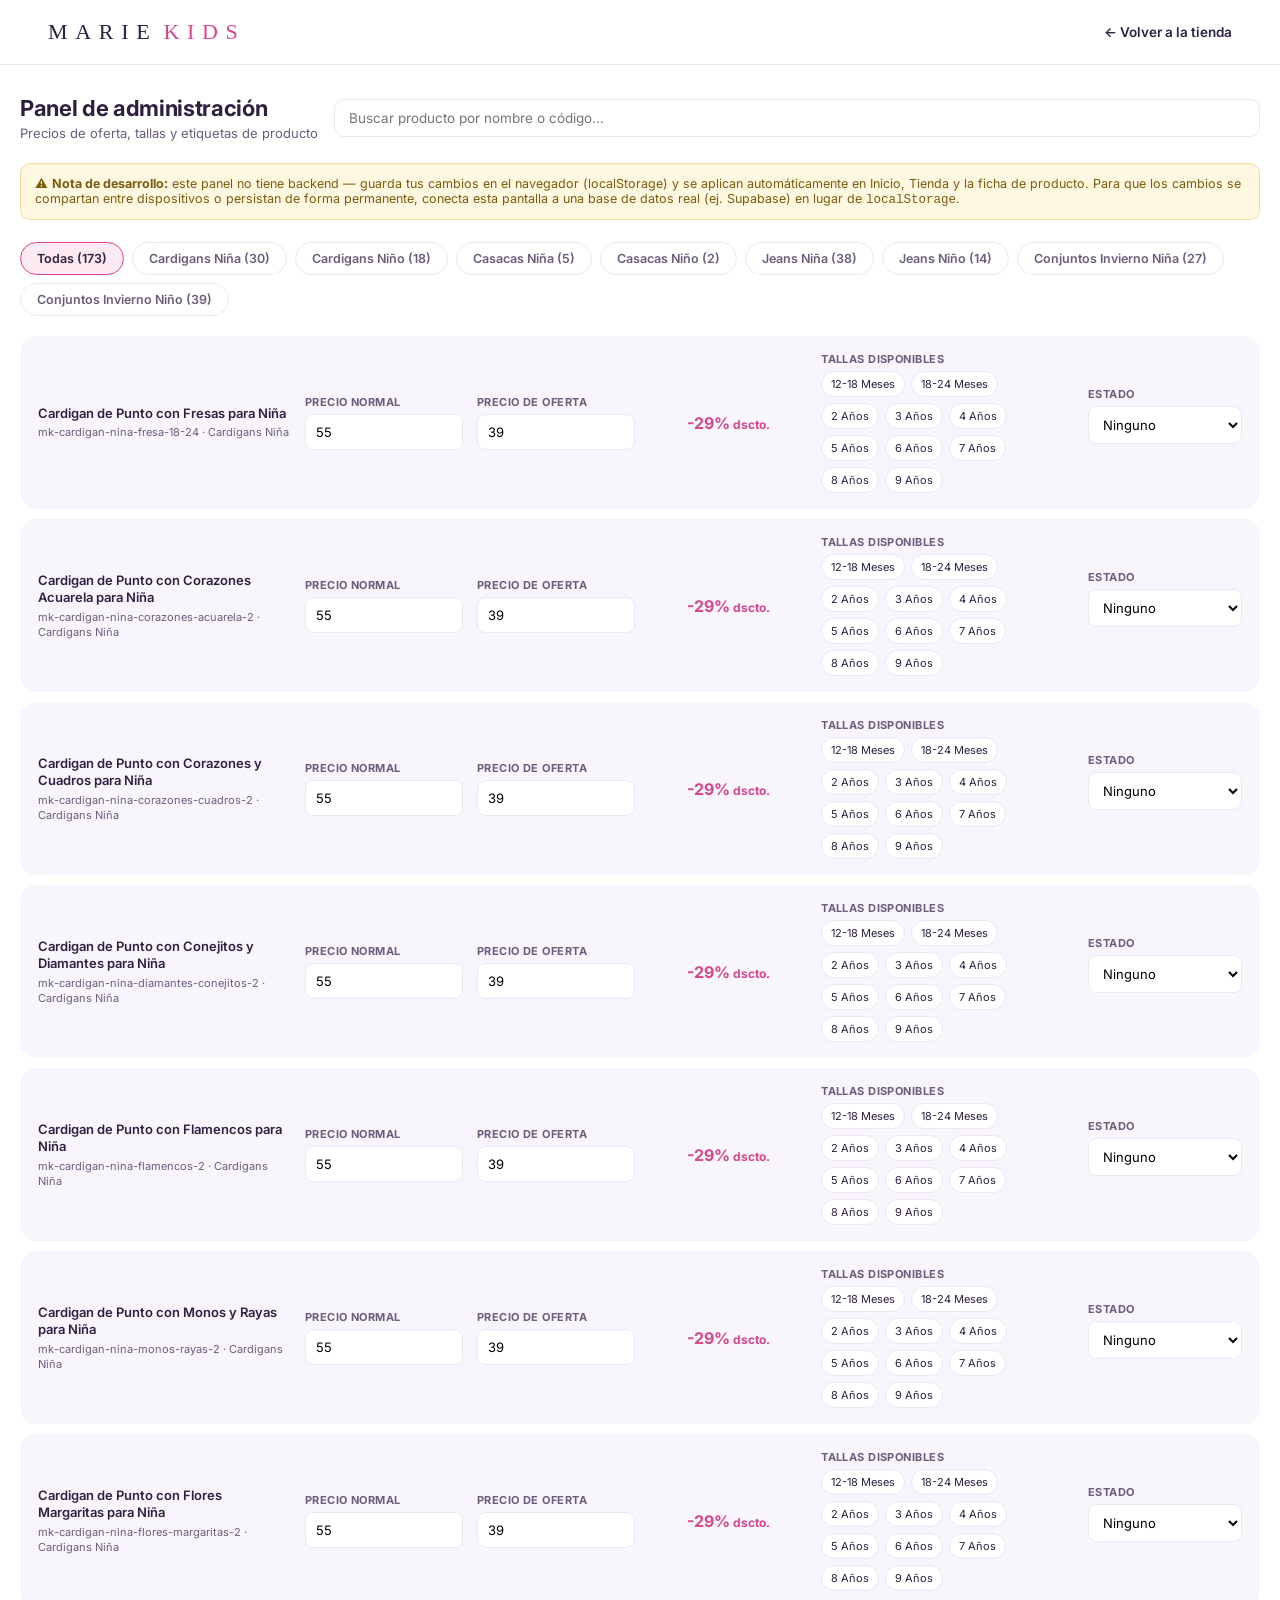
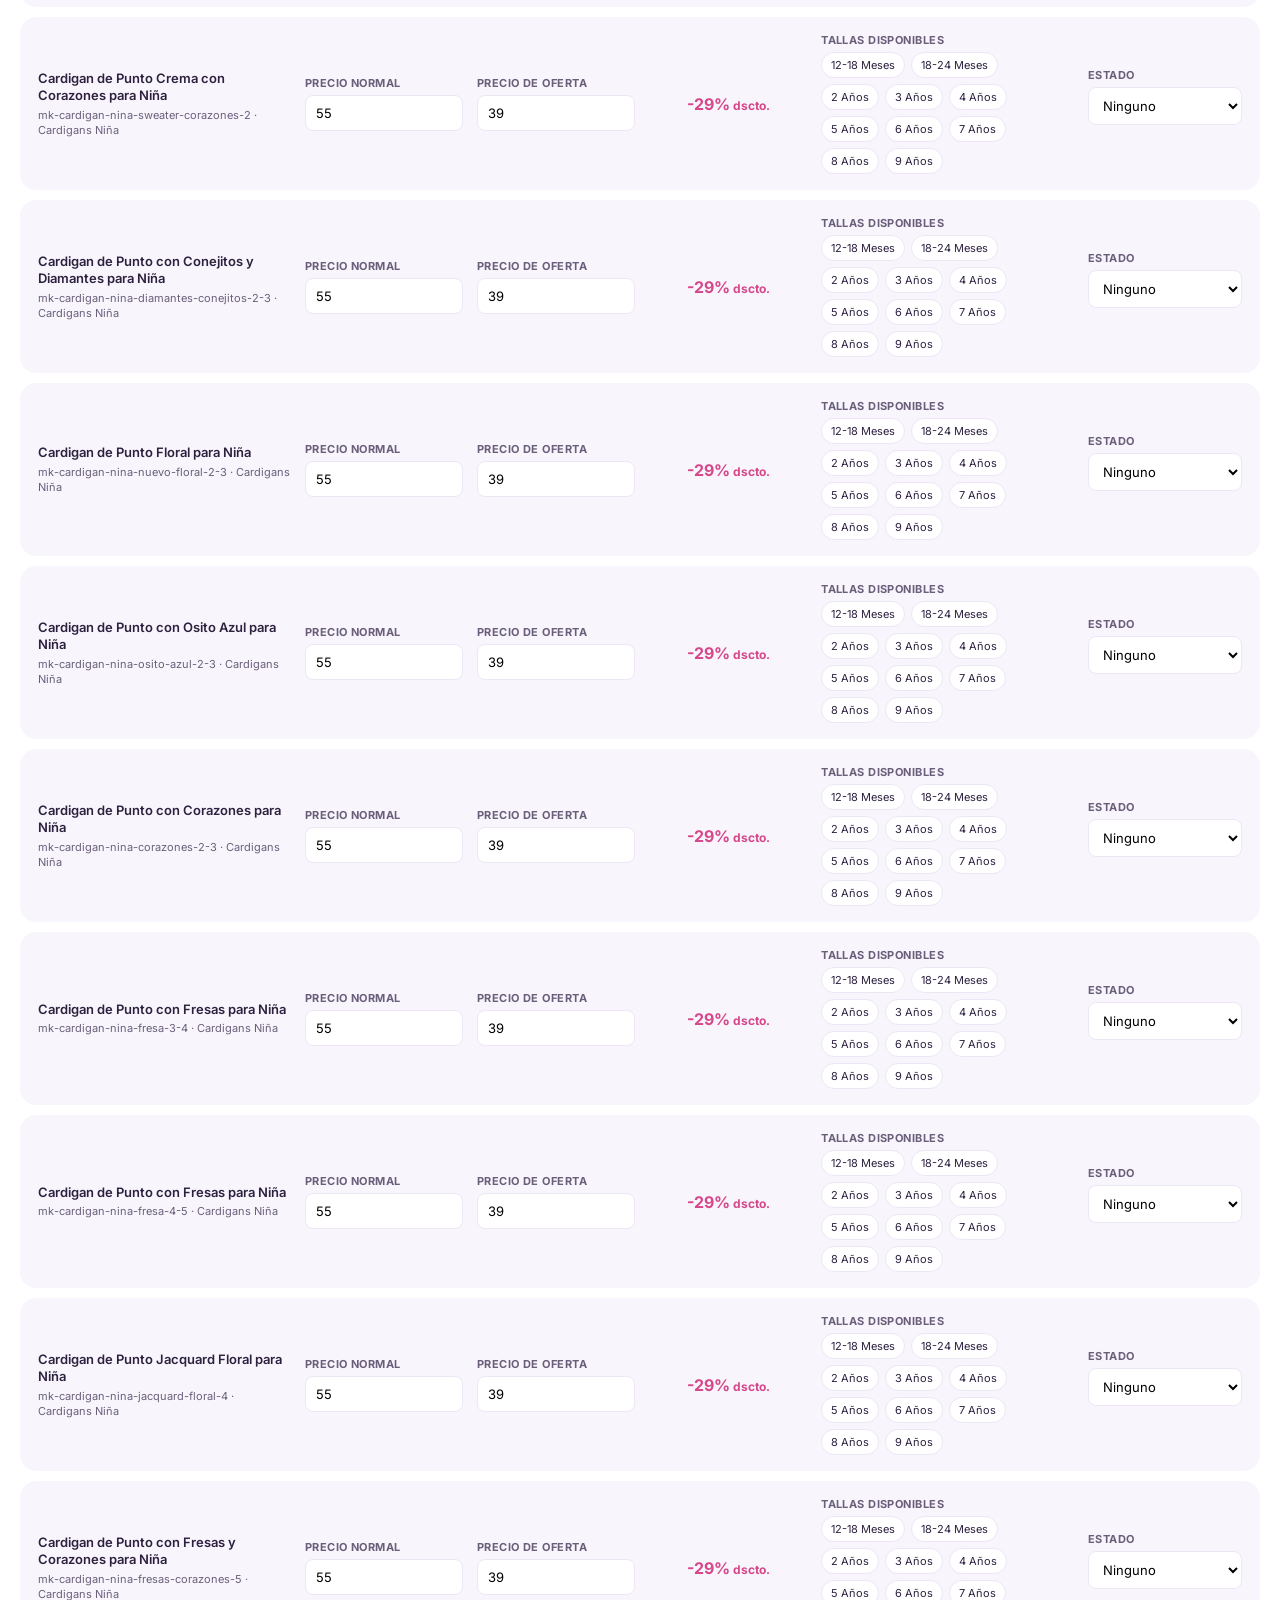
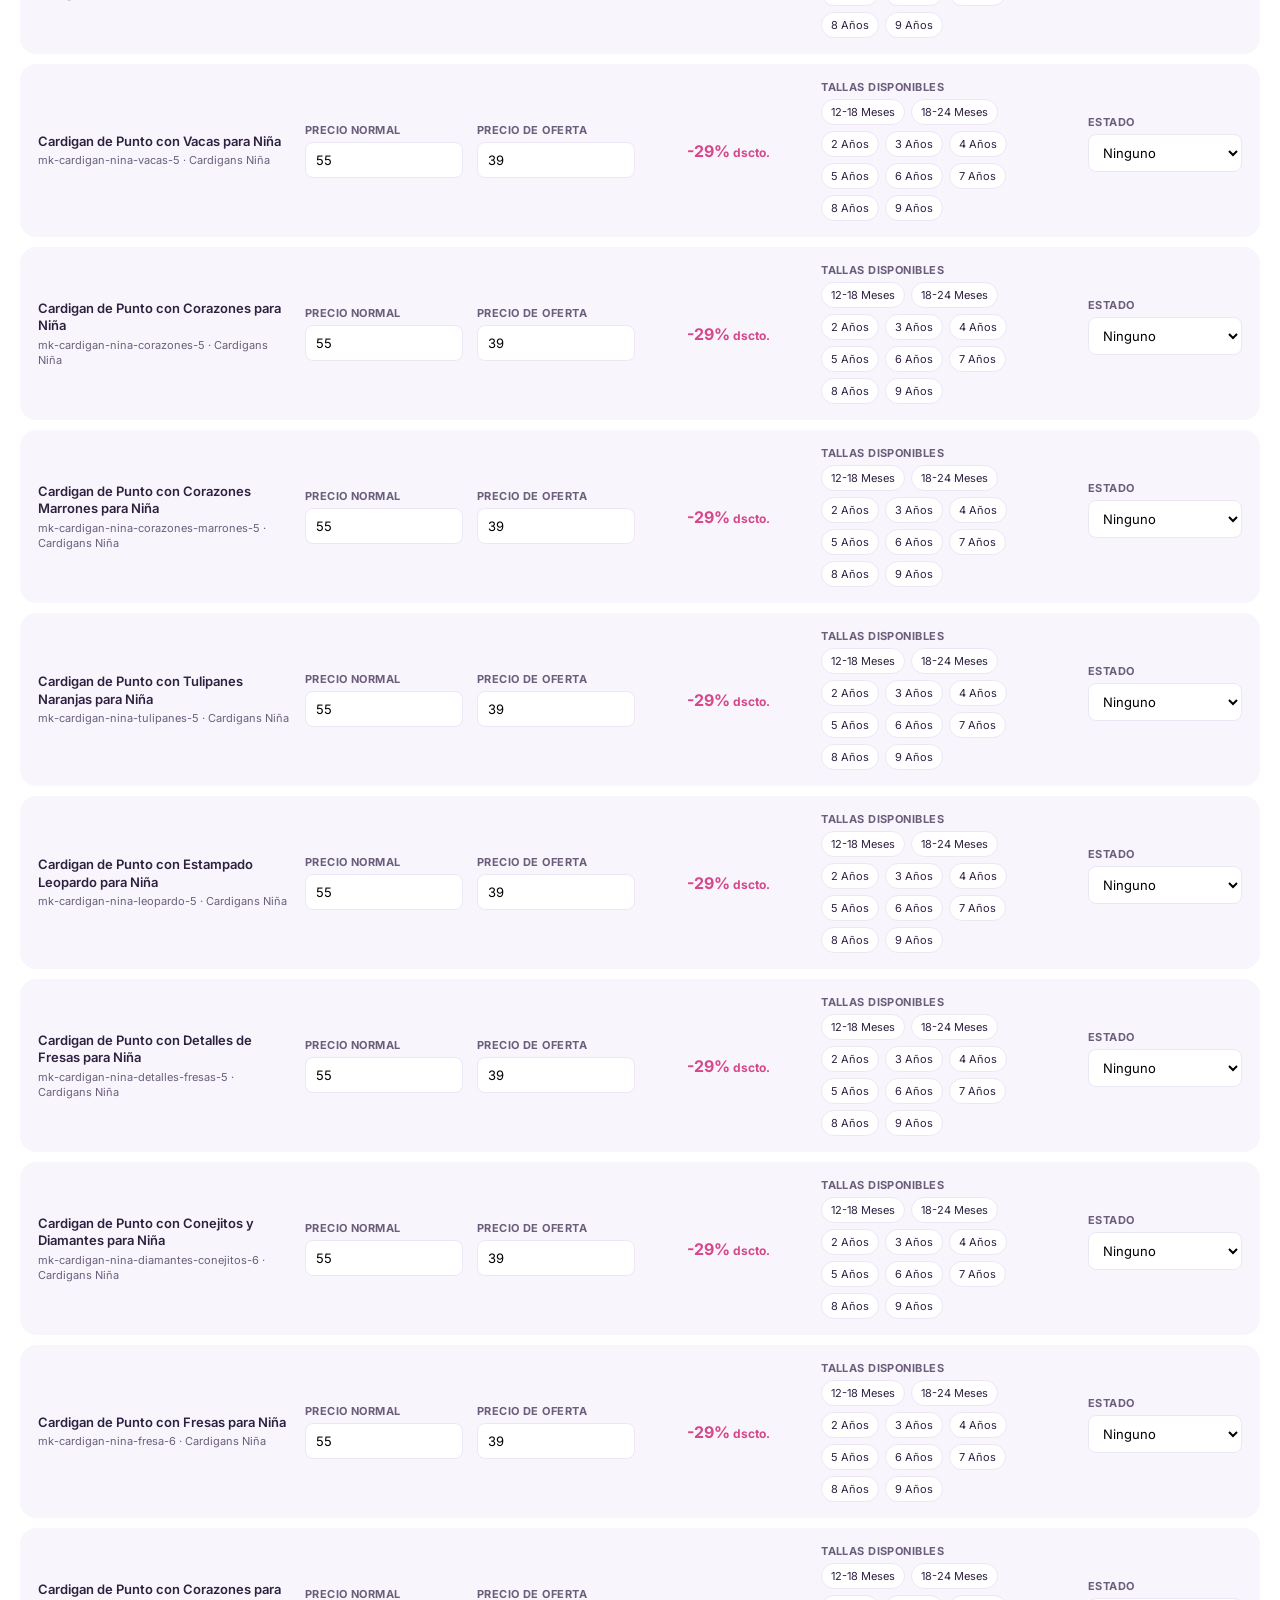
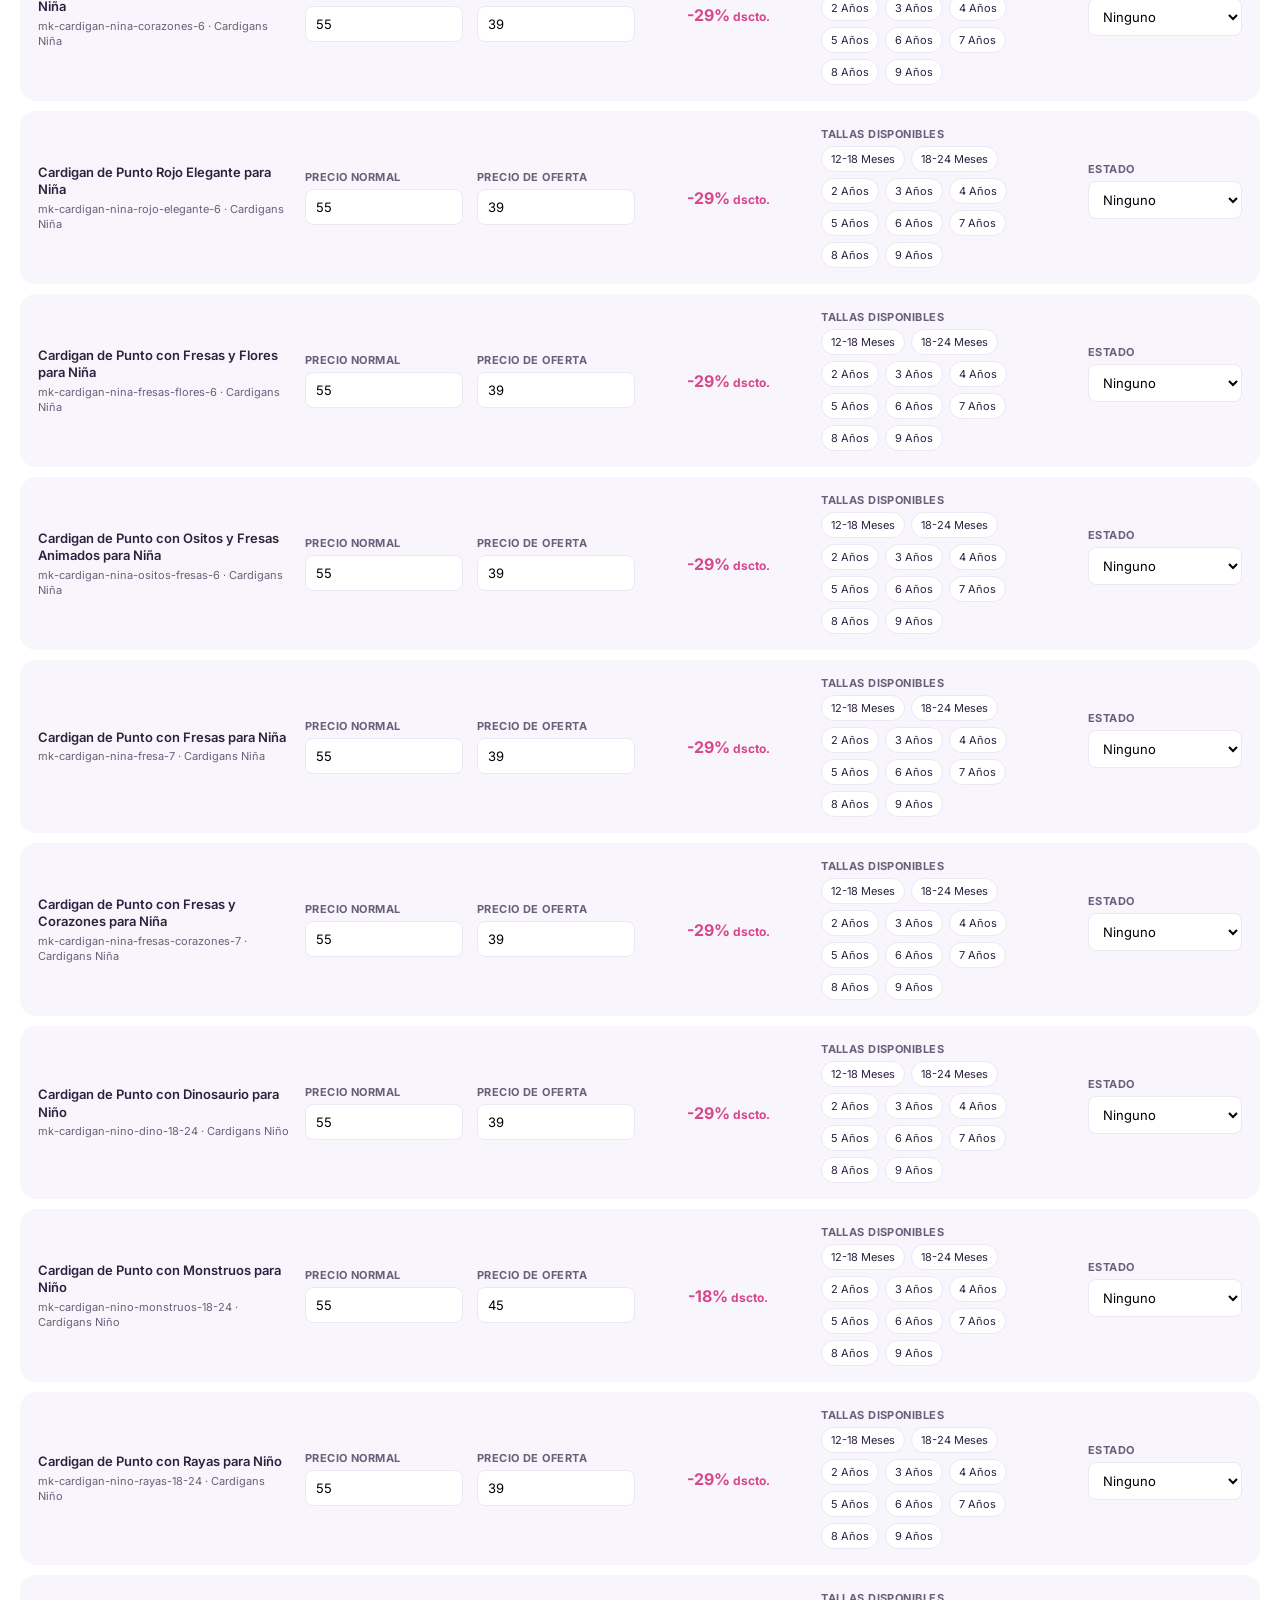
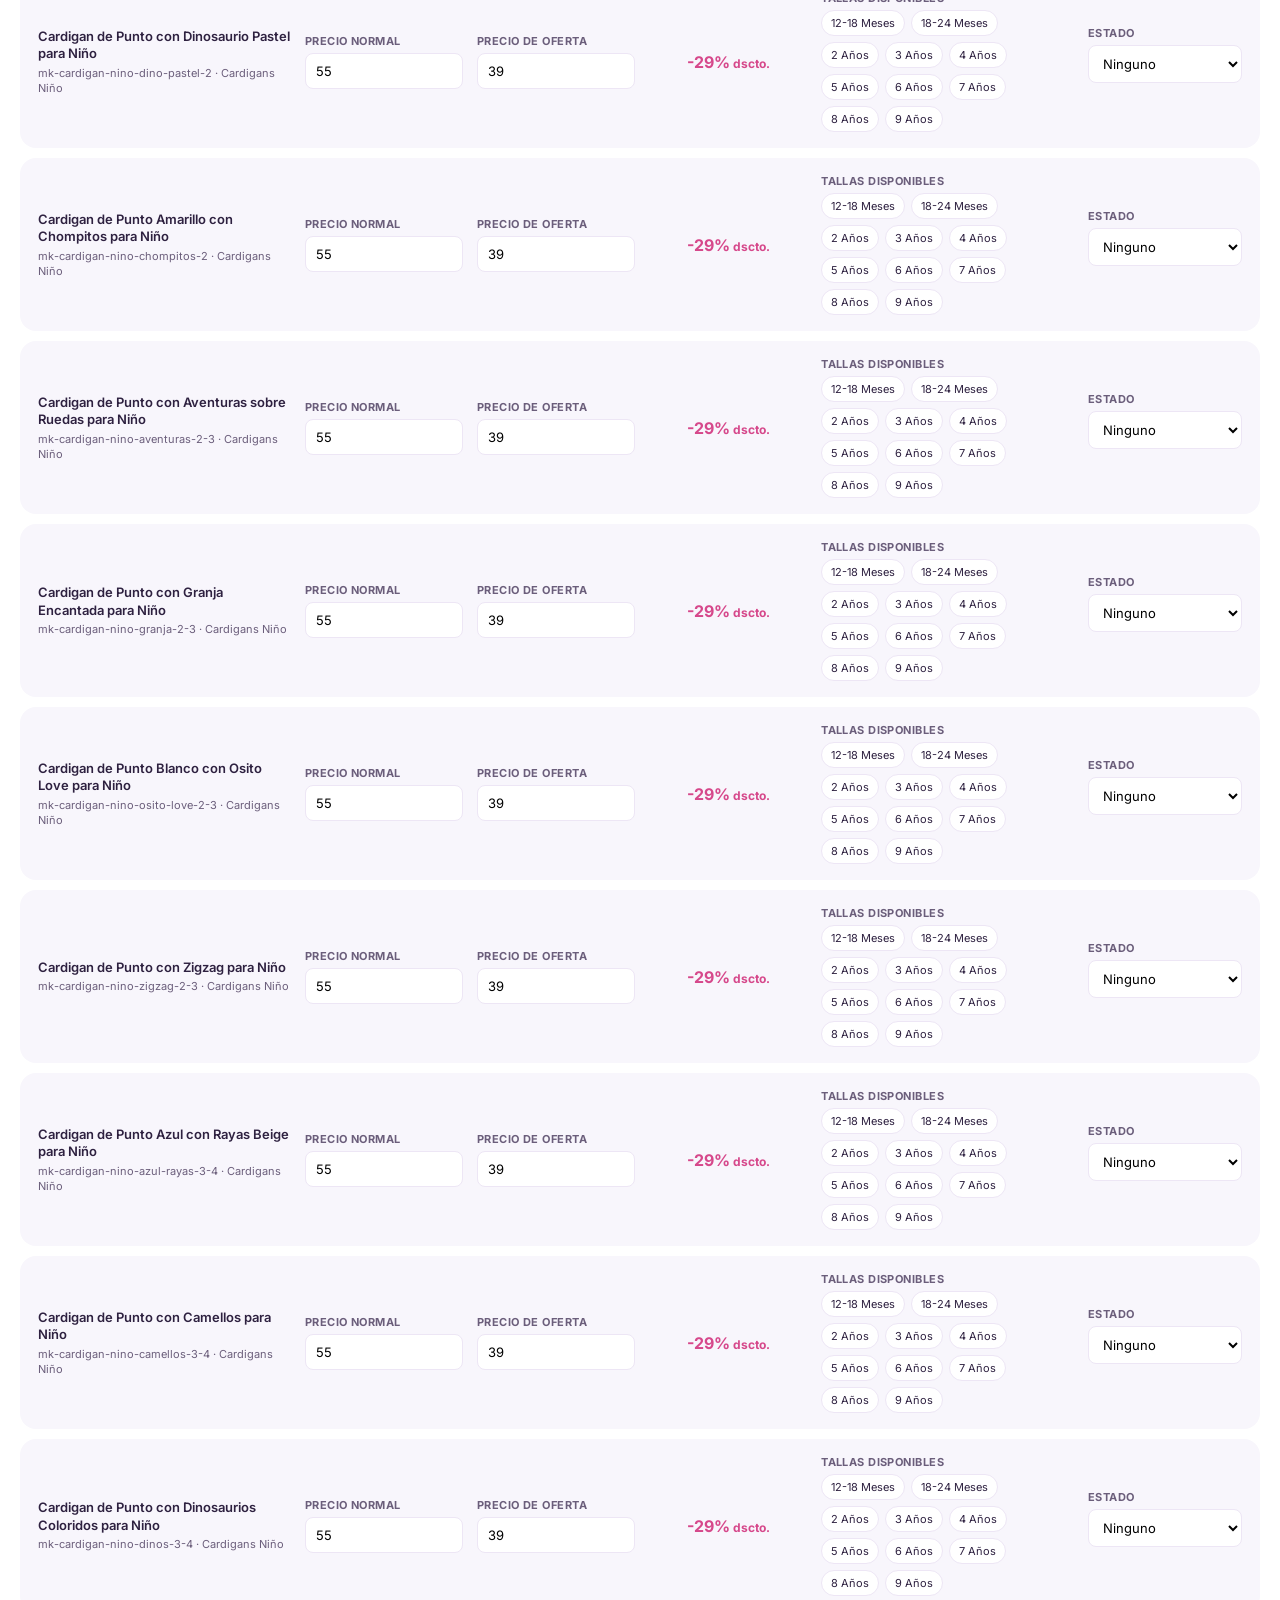
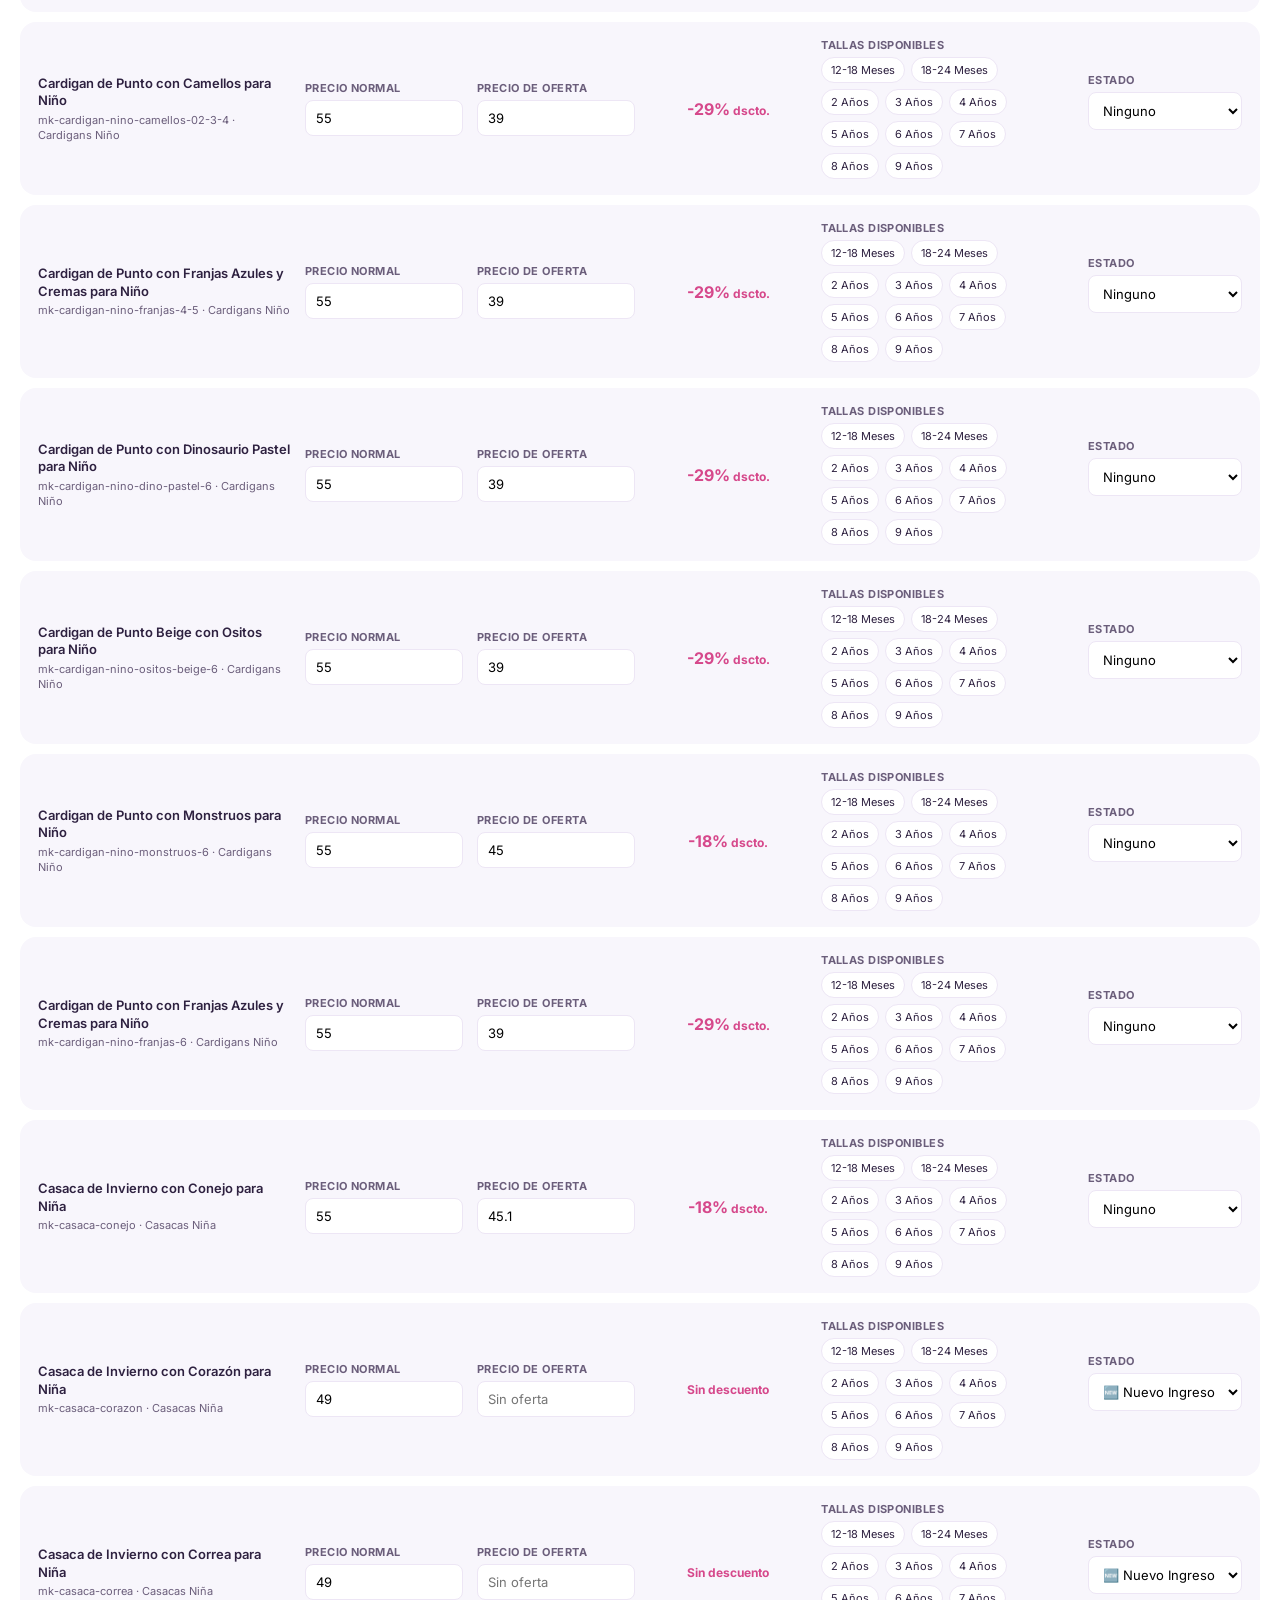
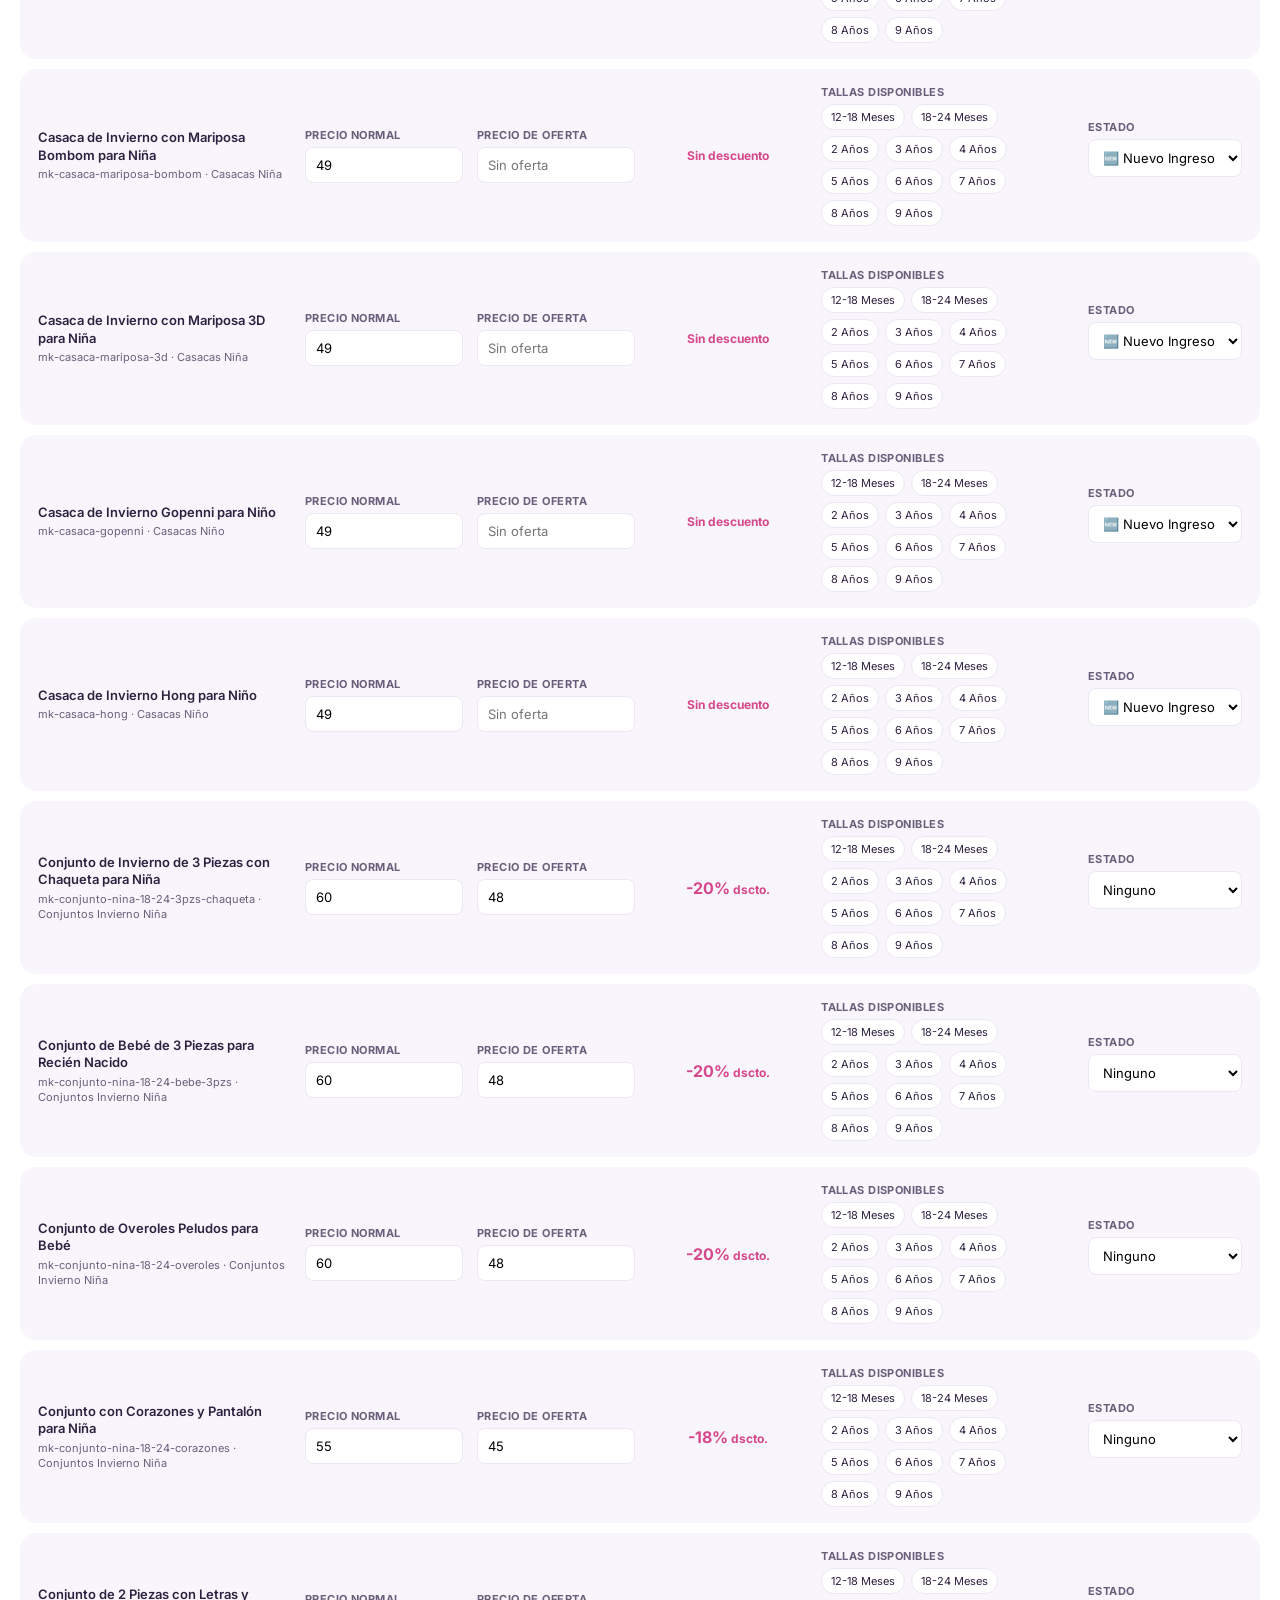
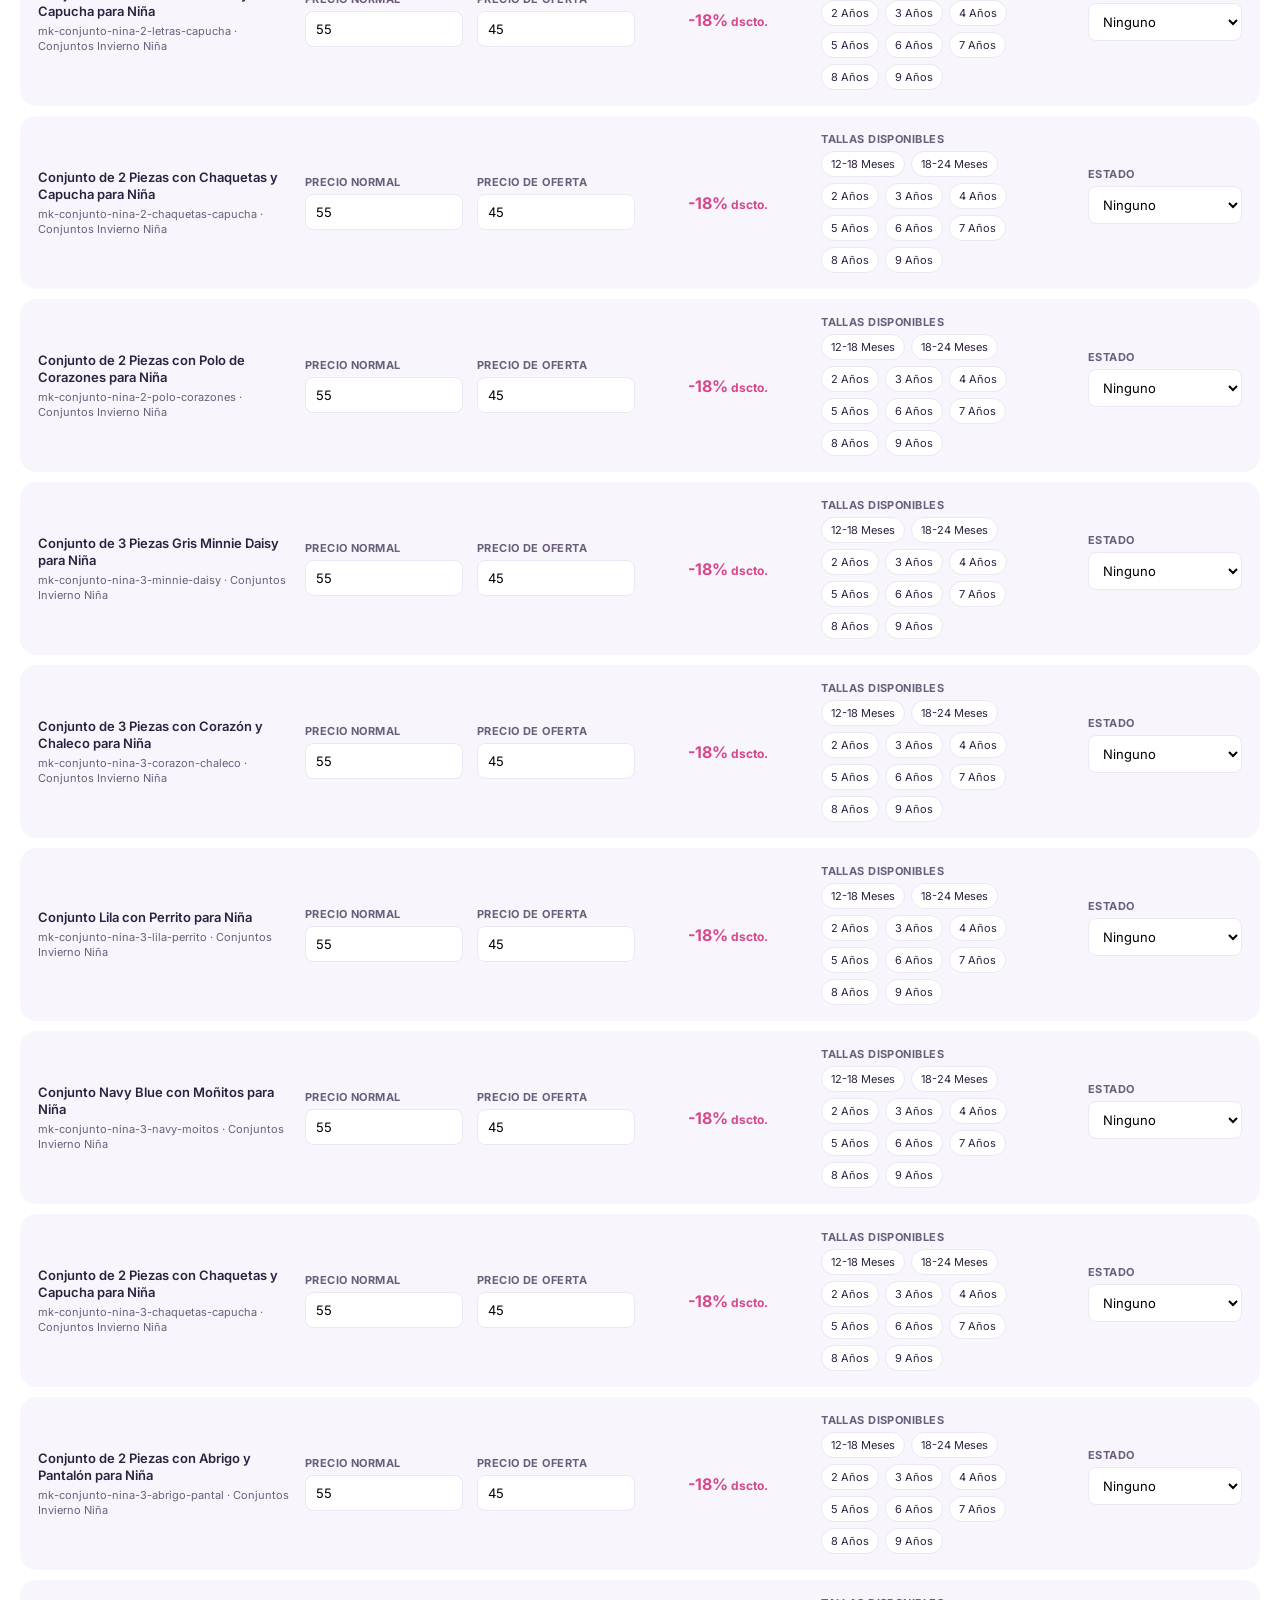
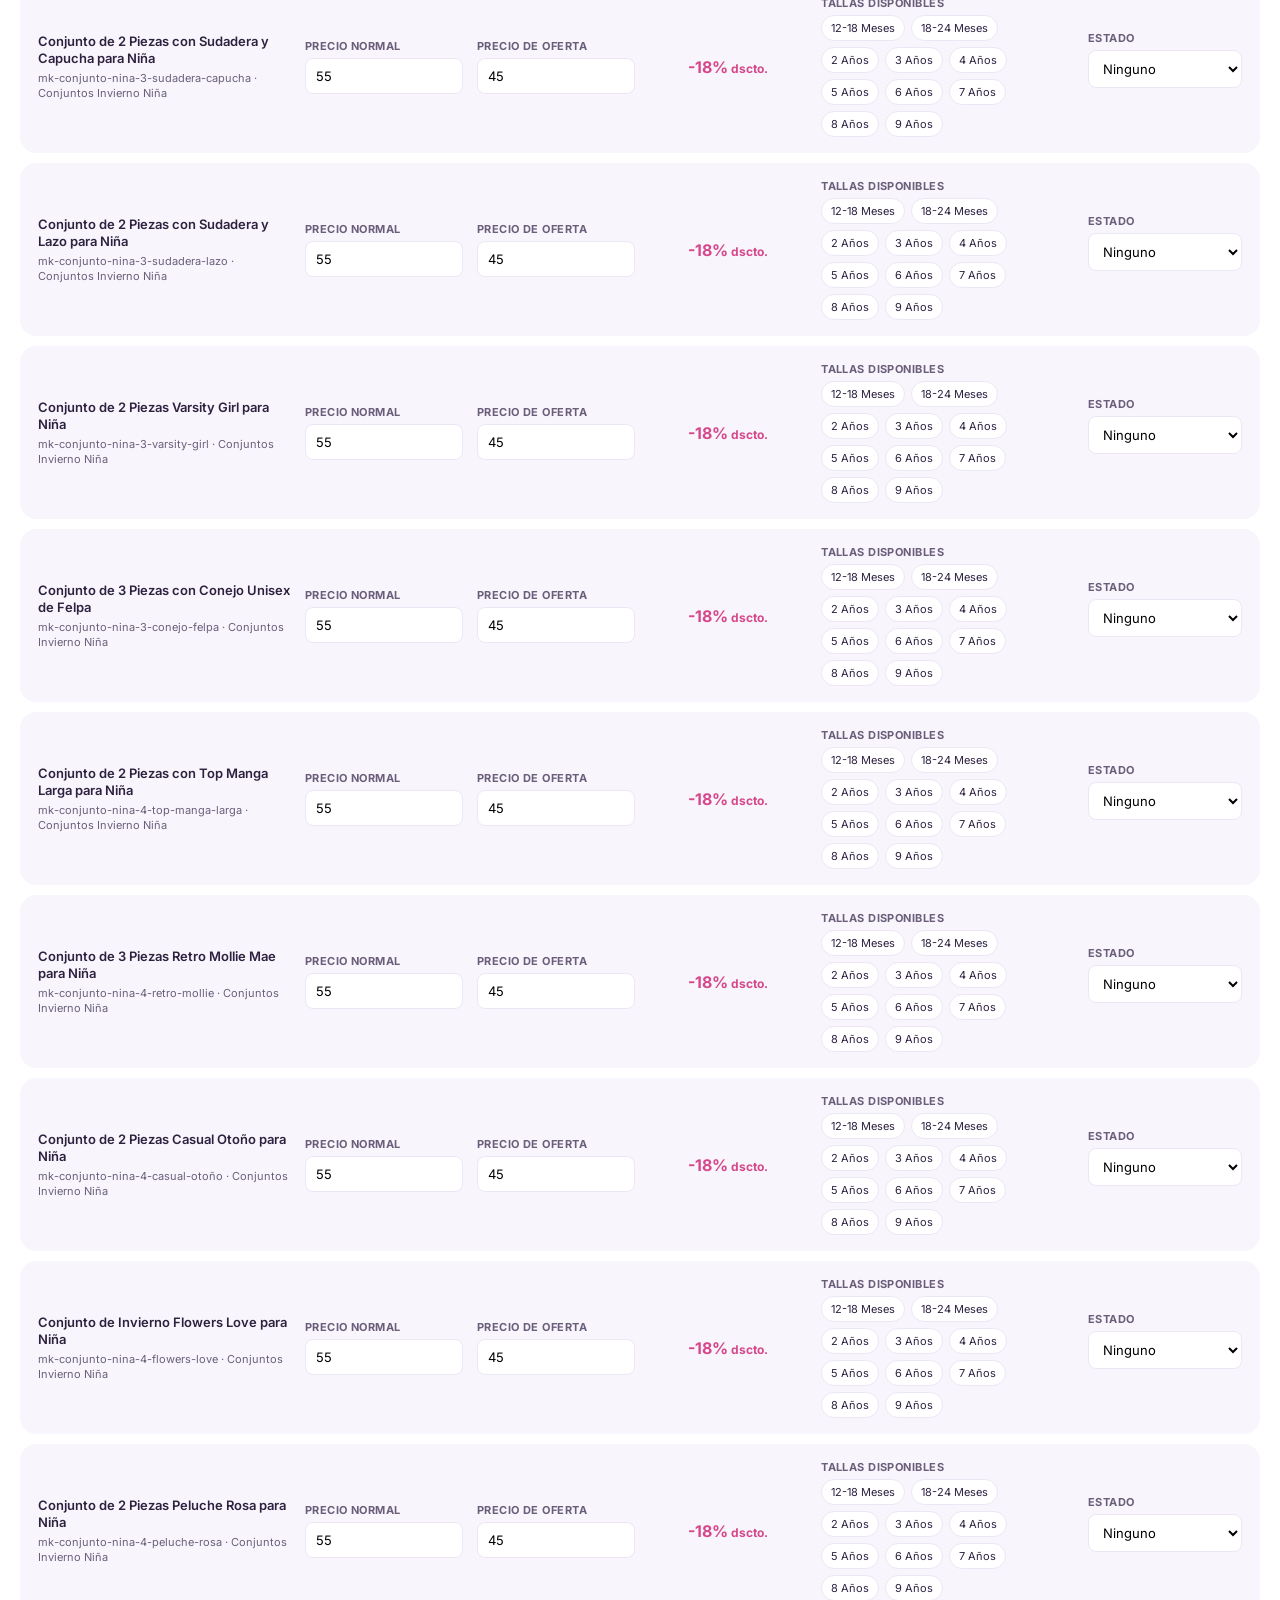
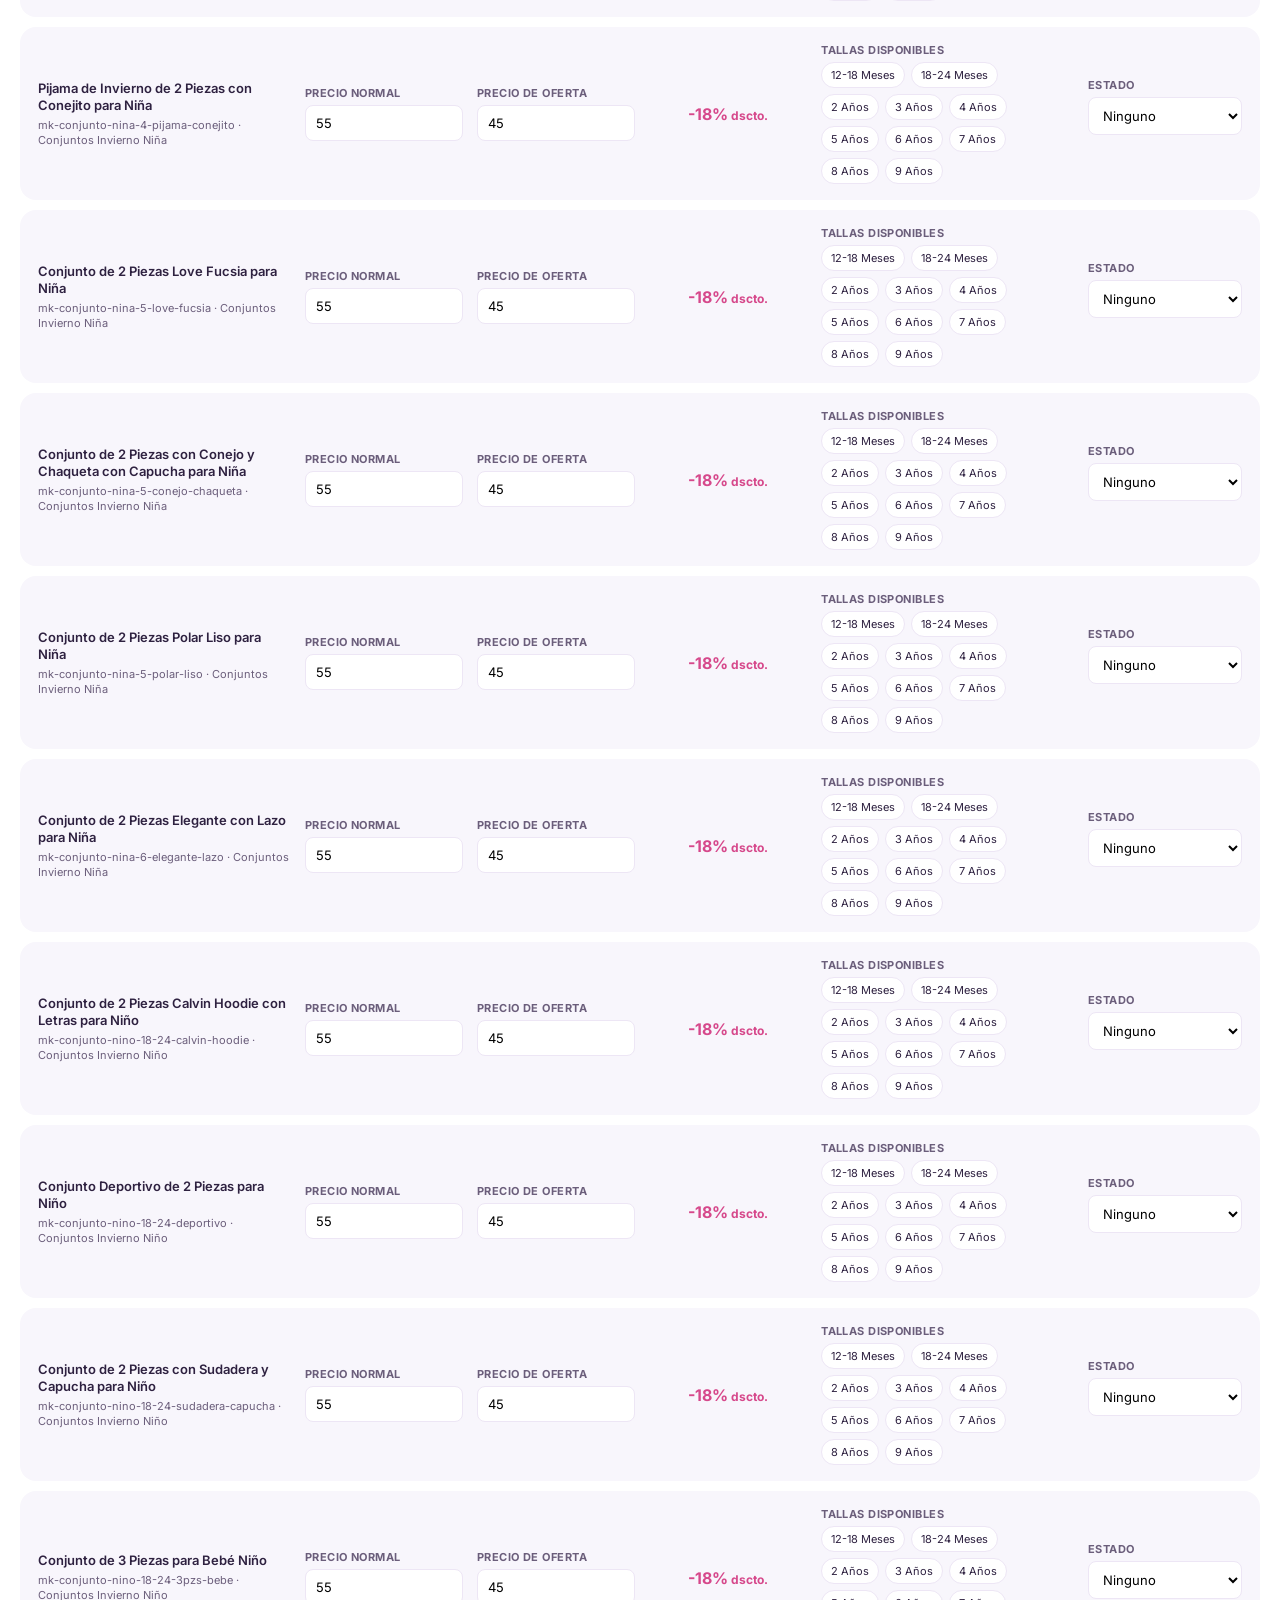
==== commit fff95df9: "actualizacion de datos" ====
--- a/admin.html
+++ b/admin.html
@@ -73,4 +73,4 @@
   <script src="js/data.js"></script>
   <script src="js/admin.js"></script>
 </body>
-</html>
+</html>
--- a/css/styles.css
+++ b/css/styles.css
@@ -16,10 +16,10 @@
   --line: #ede6f5;
   --success: #3fae6b;
   --radius-sm: 10px;
-  --radius: 20px;
-  --radius-lg: 28px;
-  --shadow: 0 12px 30px -12px rgba(46, 33, 64, 0.18);
-  --shadow-lg: 0 24px 60px -20px rgba(46, 33, 64, 0.28);
+  --radius: 12px;
+  --radius-lg: 16px;
+  --shadow: 0 4px 12px -4px rgba(46, 33, 64, 0.18);
+  --shadow-lg: 0 8px 24px -8px rgba(46, 33, 64, 0.28);
   --container: 1240px;
   --nav-h: 64px;
 }
@@ -43,9 +43,9 @@
 h2,
 h3,
 h4 {
-  font-family: "Poppins", sans-serif;
+  font-family: "Inter", sans-serif;
   font-weight: 700;
-  letter-spacing: -0.01em;
+  letter-spacing: -0.015em;
 }
 img {
   max-width: 100%;
@@ -99,7 +99,7 @@
   background: var(--mist);
 }
 
-/* ============ SCALLOP DIVIDER (firma visual) ============ */
+/* ============ SCALLOP DIVIDER ============ */
 .scallop {
   width: 100%;
   height: 34px;
@@ -163,10 +163,12 @@
   height: var(--nav-h);
 }
 .logo {
-  font-family: "Poppins", sans-serif;
-  font-weight: 800;
-  font-size: 23px;
+  font-family: "Playfair Display", serif;
+  font-weight: 400;
+  font-size: 22px;
   color: var(--ink);
+  letter-spacing: 0.35em;
+  text-transform: uppercase;
   display: flex;
   align-items: baseline;
   gap: 6px;
@@ -190,6 +192,7 @@
   color: var(--ink);
   transition: color 0.2s;
   display: inline-block;
+  white-space: nowrap;
 }
 .nav-links a:hover {
   color: var(--berry);
@@ -212,30 +215,28 @@
   border-radius: var(--radius);
   box-shadow: var(--shadow-lg);
   padding: 22px 22px 16px;
-  display: grid;
-  grid-template-columns: repeat(5, 1fr);
-  gap: 18px;
+  display: flex;
+  flex-direction: column;
   opacity: 0;
   visibility: hidden;
   transition: all 0.22s ease;
   z-index: 90;
 }
-.mega a {
-  display: flex;
-  align-items: center;
-  gap: 10px;
-  padding: 9px 10px;
-  border-radius: 10px;
-  font-size: 13.5px;
-  font-weight: 500;
-}
-.mega a:hover {
-  background: var(--pink-soft);
-  color: var(--berry-dark);
+.mega-cats {
+  display: grid;
+  grid-template-columns: repeat(5, 1fr);
+  gap: 18px;
+}
+.cat-circle-sm .cat-circle-img {
+  width: 56px;
+  height: 56px;
+  margin-bottom: 6px;
+}
+.cat-circle-sm span {
+  font-size: 12px;
 }
 .mega .mega-promo {
-  grid-column: span 5;
-  margin-top: 8px;
+  margin-top: 18px;
   padding: 16px;
   border-radius: 14px;
   background: linear-gradient(120deg, var(--pink-soft), var(--lilac-soft));
@@ -732,30 +733,41 @@
 /* ============ CATEGORIES ============ */
 .cat-grid {
   display: grid;
-  grid-template-columns: repeat(9, 1fr);
-  gap: 12px;
-}
-.cat-chip {
+  grid-template-columns: repeat(5, 1fr);
+  gap: 20px 12px;
+}
+.cat-circle {
+  text-align: center;
+  cursor: pointer;
+  text-decoration: none;
+  color: inherit;
+  display: block;
+}
+.cat-circle-img {
+  width: 76px;
+  height: 76px;
+  border-radius: 50%;
+  margin: 0 auto 10px;
+  overflow: hidden;
   background: var(--mist);
-  border: 1px solid var(--line);
-  border-radius: 16px;
-  padding: 18px 8px;
-  text-align: center;
-  transition: all 0.22s ease;
-  cursor: pointer;
-}
-.cat-chip:hover {
-  background: var(--pink-soft);
-  border-color: var(--pink);
+  transition:
+    transform 0.22s ease,
+    box-shadow 0.22s ease;
+}
+.cat-circle-img img {
+  width: 100%;
+  height: 100%;
+  object-fit: cover;
+  display: block;
+}
+.cat-circle:hover .cat-circle-img {
   transform: translateY(-4px);
-}
-.cat-chip .emoji {
-  font-size: 23px;
-  margin-bottom: 8px;
-}
-.cat-chip span {
-  font-size: 11.5px;
+  box-shadow: 0 8px 20px rgba(0, 0, 0, 0.12);
+}
+.cat-circle span {
+  font-size: 13px;
   font-weight: 600;
+  color: var(--ink);
 }
 
 /* ============ PRODUCT CARDS ============ */
@@ -1087,6 +1099,7 @@
   );
   top: -140px;
   right: -80px;
+  pointer-events: none;
 }
 .promo h3 {
   font-size: 28px;
@@ -1249,22 +1262,28 @@
   margin-bottom: 16px;
   max-width: 280px;
 }
-.soc {
+.soc-row {
   display: flex;
   gap: 10px;
-}
-.soc a {
-  width: 34px;
-  height: 34px;
+  margin-top: 18px;
+}
+.soc-btn {
+  width: 38px;
+  height: 38px;
   border-radius: 50%;
-  background: rgba(255, 255, 255, 0.08);
   display: grid;
   place-items: center;
-  font-size: 13px;
-  transition: background 0.2s;
-}
-.soc a:hover {
-  background: var(--berry);
+  color: #fff;
+  font-size: 15px;
+  font-weight: 700;
+  text-decoration: none;
+  transition:
+    transform 0.18s ease,
+    box-shadow 0.18s ease;
+}
+.soc-btn:hover {
+  transform: translateY(-3px);
+  box-shadow: 0 6px 16px rgba(0, 0, 0, 0.35);
 }
 footer h5 {
   font-family: "Poppins", sans-serif;
@@ -1362,8 +1381,8 @@
   position: fixed;
   top: 0;
   right: 0;
-  bottom: 0;
   width: min(400px, 92vw);
+  max-height: 100vh;
   background: #fff;
   z-index: 130;
   transform: translateX(100%);
@@ -1371,6 +1390,7 @@
   display: flex;
   flex-direction: column;
   box-shadow: -10px 0 40px rgba(0, 0, 0, 0.15);
+  overflow: hidden;
 }
 .cart-drawer.open {
   transform: translateX(0);
@@ -1415,6 +1435,7 @@
 .cart-body {
   flex: 1;
   overflow-y: auto;
+  min-height: 0;
   padding: 14px 22px;
 }
 .cart-item {
@@ -1432,6 +1453,7 @@
   place-items: center;
   font-size: 24px;
   flex-shrink: 0;
+  overflow: hidden;
 }
 .cart-item-info {
   flex: 1;
@@ -1986,6 +2008,10 @@
   }
 }
 @media (max-width: 768px) {
+  .logo {
+    font-size: 17px;
+    letter-spacing: 0.2em;
+  }
   .nav-links,
   .search-pill,
   .mega {
@@ -2001,11 +2027,17 @@
     height: auto;
   }
   .slide {
+    display: none;
     position: relative;
+    opacity: 1 !important;
+    visibility: visible !important;
+  }
+  .slide.active {
+    display: flex;
   }
   .slide .wrap {
-    padding-top: 36px;
-    padding-bottom: 36px;
+    padding-top: 28px;
+    padding-bottom: 28px;
     text-align: center;
   }
   .slide h1 {
@@ -2072,3 +2104,40 @@
     border-radius: 24px 24px 0 0;
   }
 }
+/* ============ CHECKOUT ============ */
+.pay-method .pic {
+  display: flex;
+  justify-content: center;
+  align-items: center;
+  width: 100%;
+}
+.pay-method .pic img {
+  display: block;
+  margin: 0 auto;
+}
+/* ============================================================
+   COLOR DIVIDIDO (Dos colores en un círculo)
+   ============================================================ */
+
+.opt-color.split-color {
+  position: relative;
+  border: 2px solid var(--line);
+  border-radius: 50%;
+  width: 32px;
+  height: 32px;
+  padding: 0;
+  cursor: pointer;
+  transition: all 0.15s;
+  flex-shrink: 0;
+}
+
+.opt-color.split-color.selected {
+  border-color: var(--berry);
+  box-shadow:
+    0 0 0 2px #fff inset,
+    0 0 0 3px var(--berry);
+}
+
+.opt-color.split-color:hover {
+  transform: scale(1.1);
+}
